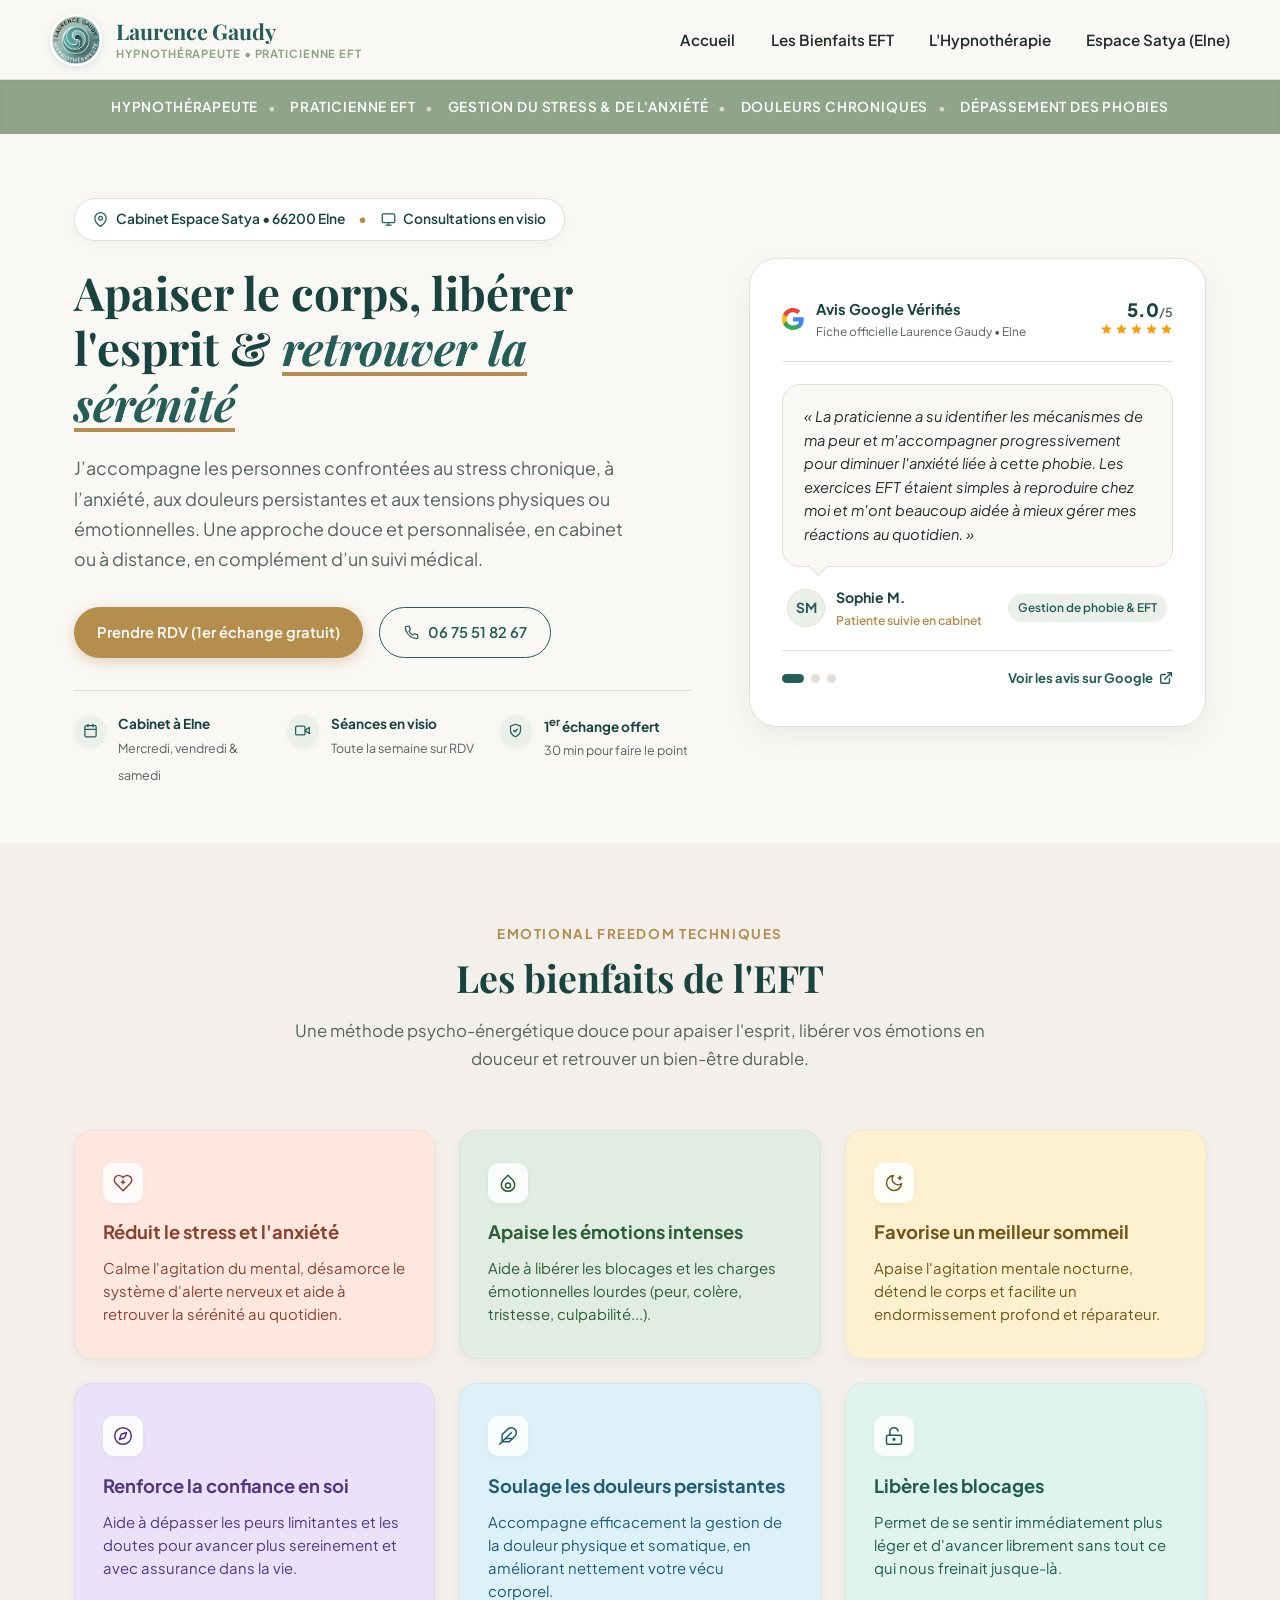
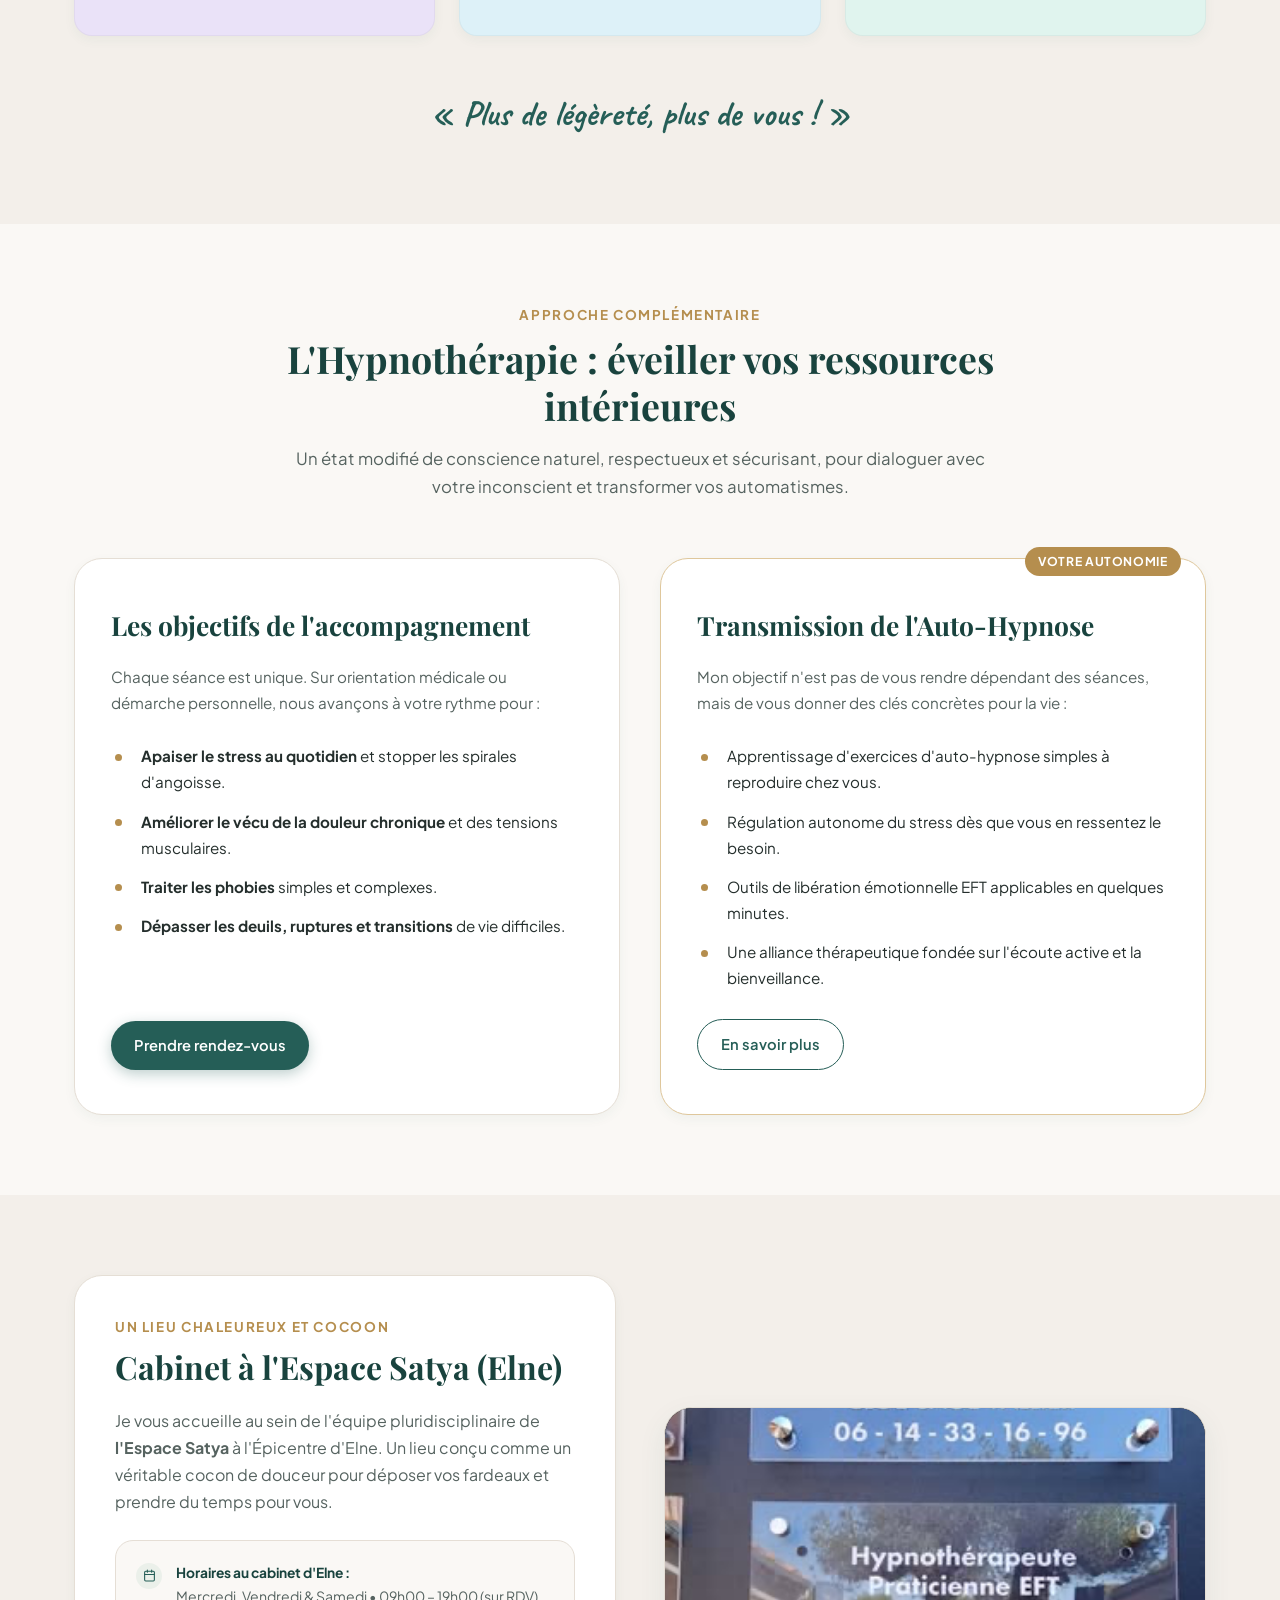
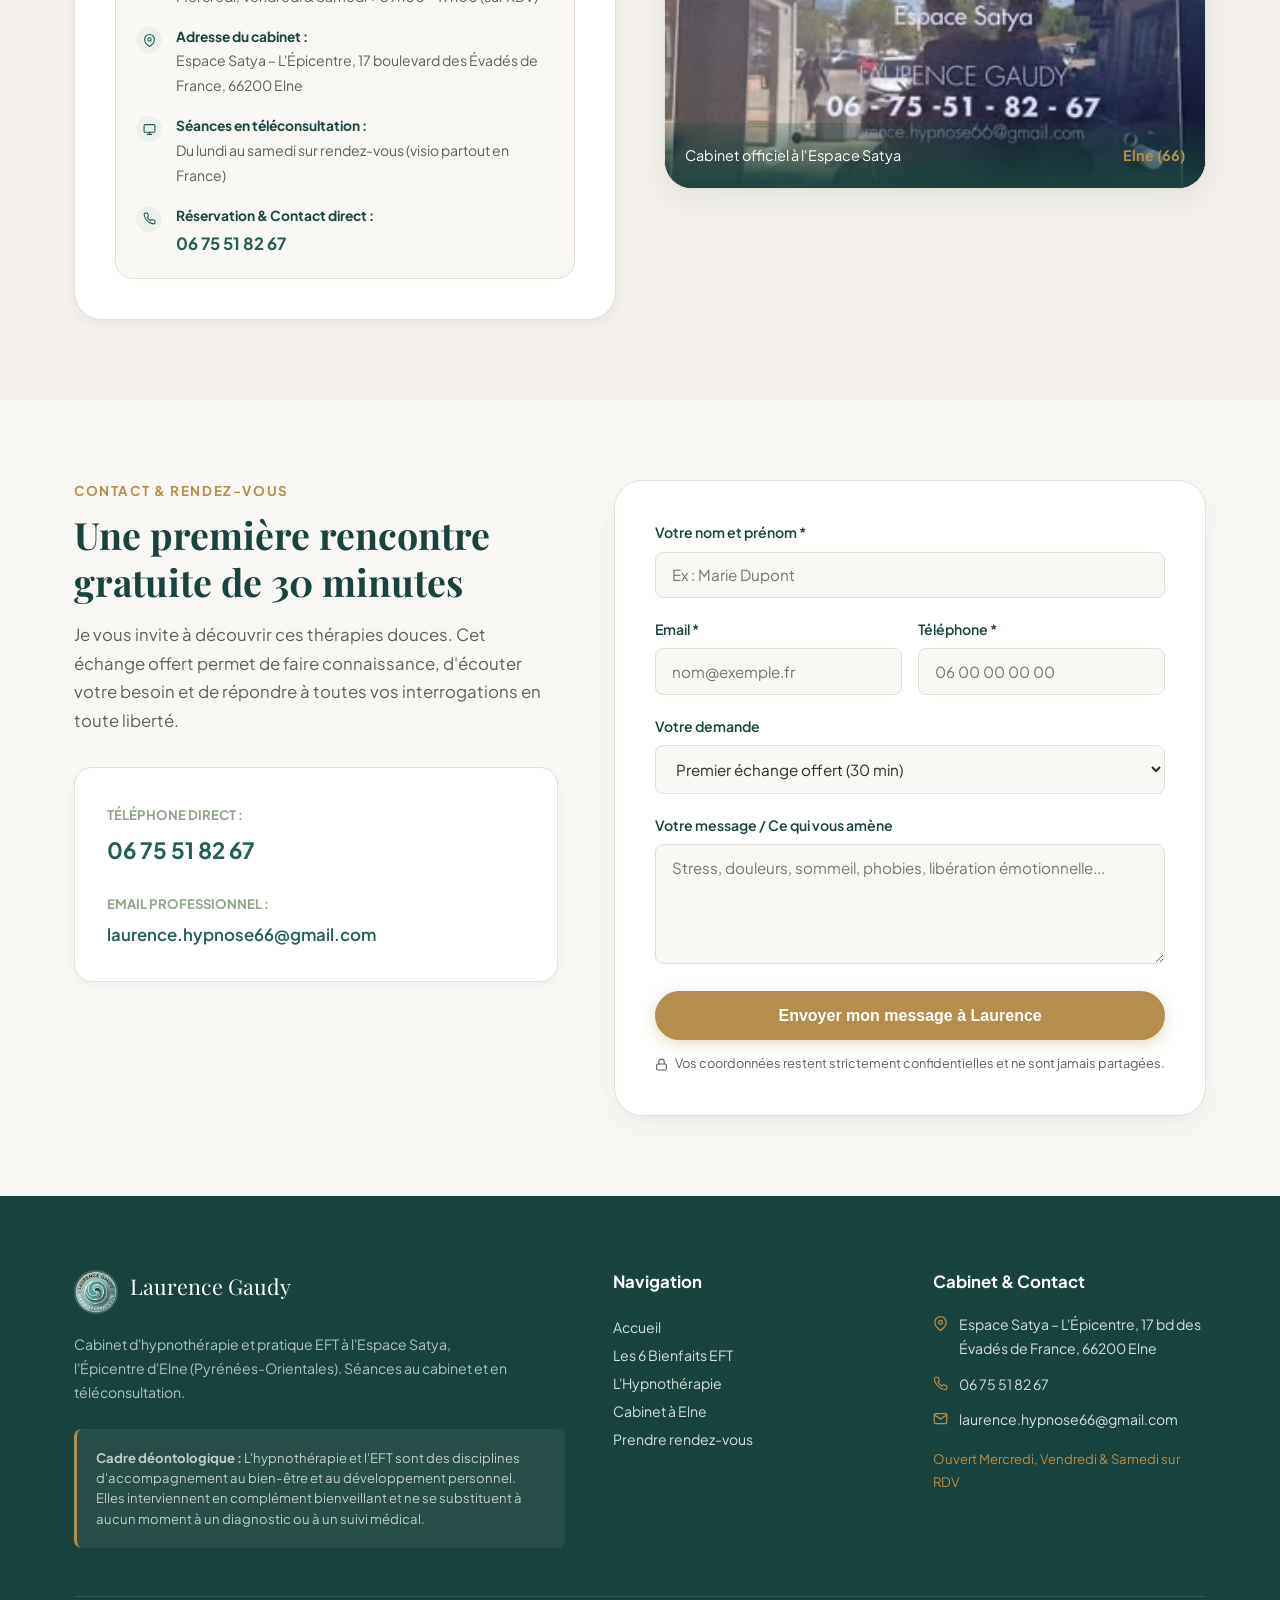
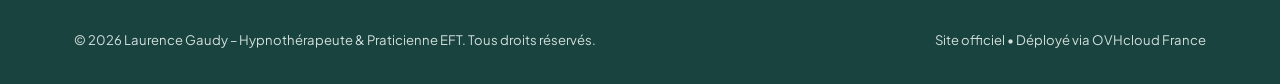
==== index.html @ 5d0de61b "Add files via upload" ====
<!DOCTYPE html>
<html lang="fr">
<head>
  <meta charset="UTF-8">
  <meta name="viewport" content="width=device-width, initial-scale=1.0">
  
  <!-- SEO & Titre officiel -->
  <title>Laurence Gaudy | Hypnothérapeute & Praticienne EFT à Elne (66)</title>
  <meta name="description" content="Cabinet d'hypnothérapie et EFT à l'Espace Satya d'Elne (Pyrénées-Orientales) et téléconsultation. Accompagnement bienveillant : stress chronique, douleurs persistantes, anxiété, phobies. Premier échange offert (30 min).">
  <meta name="keywords" content="Laurence Gaudy, hypnothérapeute Elne, hypnose Elne 66, praticienne EFT Pyrénées-Orientales, gestion du stress Elne, gestion douleurs chroniques, Espace Satya Elne">
  <meta name="author" content="Laurence Gaudy">
  <meta name="robots" content="index, follow">

  <!-- OpenGraph Réseaux Sociaux -->
  <meta property="og:type" content="website">
  <meta property="og:locale" content="fr_FR">
  <meta property="og:title" content="Laurence Gaudy – Hypnothérapeute & Praticienne EFT">
  <meta property="og:description" content="Accompagnement personnalisé face au stress chronique, aux douleurs persistantes et aux tensions. Cabinet à Elne et en visio.">
  <meta property="og:image" content="images/logo.png">

  <link rel="icon" type="image/png" href="images/logo.png">

  <!-- Polices : Playfair Display (Serif élégant), Plus Jakarta Sans (Corps), Caveat (Écriture manuscrite authentique) -->
  <link rel="preconnect" href="https://fonts.googleapis.com">
  <link rel="preconnect" href="https://fonts.gstatic.com" crossorigin>
  <link href="https://fonts.googleapis.com/css2?family=Caveat:wght@600;700&family=Playfair+Display:ital,wght@0,600;0,700;1,400&family=Plus+Jakarta+Sans:wght@400;500;600;700&display=swap" rel="stylesheet">

  <link rel="stylesheet" href="css/style.css?v=2.6">

  <!-- Données structurées SEO Local (Schema.org) -->
  <script type="application/ld+json">
  {
    "@context": "https://schema.org",
    "@type": "HealthAndBeautyBusiness",
    "name": "Laurence Gaudy – Hypnothérapeute & Praticienne EFT",
    "image": "images/logo.png",
    "description": "Cabinet d'hypnose et EFT pour la gestion du stress, des douleurs chroniques, de l'anxiété et des phobies.",
    "telephone": "+33675518267",
    "email": "laurence.hypnose66@gmail.com",
    "address": {
      "@type": "PostalAddress",
      "streetAddress": "Espace Satya – L'Épicentre",
      "addressLocality": "Elne",
      "postalCode": "66200",
      "addressCountry": "FR"
    },
    "openingHoursSpecification": [
      {
        "@type": "OpeningHoursSpecification",
        "dayOfWeek": ["Wednesday", "Friday", "Saturday"],
        "opens": "09:00",
        "closes": "19:00"
      }
    ],
    "priceRange": "€€"
  }
  </script>
</head>
<body>

  <!-- ========================================================================
       Barre de navigation
       ======================================================================== -->
  <header class="header">
    <div class="container nav-wrap">
      <a href="#" class="brand-identity" aria-label="Retour à l'accueil">
        <img src="images/logo.png" alt="Logo Laurence Gaudy Hypnothérapeute" class="brand-logo-img" width="52" height="52">
        <div class="brand-text">
          <span class="brand-title">Laurence Gaudy</span>
          <span class="brand-sub">HYPNOTHÉRAPEUTE • PRATICIENNE EFT</span>
        </div>
      </a>

      <button class="nav-toggle" aria-label="Ouvrir le menu" aria-expanded="false">
        <svg width="24" height="24" viewBox="0 0 24 24" fill="none" stroke="currentColor" stroke-width="2.2" stroke-linecap="round" stroke-linejoin="round" aria-hidden="true" style="width: 24px; height: 24px;"><line x1="3" y1="6" x2="21" y2="6"></line><line x1="3" y1="12" x2="21" y2="12"></line><line x1="3" y1="18" x2="21" y2="18"></line></svg>
      </button>

      <ul class="nav-menu">
        <li><a href="#accueil" class="nav-link">Accueil</a></li>
        <li><a href="#bienfaits-eft" class="nav-link">Les Bienfaits EFT</a></li>
        <li><a href="#hypnotherapie" class="nav-link">L'Hypnothérapie</a></li>
        <li><a href="#cabinet" class="nav-link">Espace Satya (Elne)</a></li>
      </ul>
    </div>
  </header>

  <!-- ========================================================================
       Bandeau Officiel (Reprise de la bannière Facebook)
       ======================================================================== -->
  <div class="fb-style-banner">
    <div class="container fb-banner-content">
      <span>Hypnothérapeute</span>
      <span>Praticienne EFT</span>
      <span>Gestion du stress & de l'anxiété</span>
      <span>Douleurs chroniques</span>
      <span>Dépassement des phobies</span>
    </div>
  </div>

  <!-- ========================================================================
       Hero Section
       ======================================================================== -->
  <section id="accueil" class="hero">
    <div class="container hero-grid">
      <div>
        <div class="hero-location-bar">
          <span class="location-item">
            <svg class="icon-svg" viewBox="0 0 24 24" fill="none" stroke="currentColor" stroke-width="2" stroke-linecap="round" stroke-linejoin="round" aria-hidden="true"><path d="M21 10c0 7-9 13-9 13s-9-6-9-13a9 9 0 0 1 18 0z"></path><circle cx="12" cy="10" r="3"></circle></svg>
            <span>Cabinet Espace Satya • 66200 Elne</span>
          </span>
          <span class="location-sep">•</span>
          <span class="location-item">
            <svg class="icon-svg" viewBox="0 0 24 24" fill="none" stroke="currentColor" stroke-width="2" stroke-linecap="round" stroke-linejoin="round" aria-hidden="true"><rect x="2" y="3" width="20" height="14" rx="2" ry="2"></rect><line x1="8" y1="21" x2="16" y2="21"></line><line x1="12" y1="17" x2="12" y2="21"></line></svg>
            <span>Consultations en visio</span>
          </span>
        </div>
        <h2>
          Apaiser le corps, libérer l'esprit & <span>retrouver la sérénité</span>
        </h2>
        <p class="hero-lead">
          J’accompagne les personnes confrontées au stress chronique, à l’anxiété, aux douleurs persistantes et aux tensions physiques ou émotionnelles. Une approche douce et personnalisée, en cabinet ou à distance, en complément d’un suivi médical.
        </p>

        <div class="hero-cta-group">
          <a href="#contact" class="btn btn-gold">Prendre RDV (1er échange gratuit)</a>
          <a href="tel:0675518267" class="btn btn-outline-teal">
            <svg class="icon-svg" viewBox="0 0 24 24" fill="none" stroke="currentColor" stroke-width="2" stroke-linecap="round" stroke-linejoin="round" aria-hidden="true"><path d="M22 16.92v3a2 2 0 0 1-2.18 2 19.79 19.79 0 0 1-8.63-3.07 19.5 19.5 0 0 1-6-6 19.79 19.79 0 0 1-3.07-8.67A2 2 0 0 1 4.11 2h3a2 2 0 0 1 2 1.72 12.84 12.84 0 0 0 .7 2.81 2 2 0 0 1-.45 2.11L8.09 9.91a16 16 0 0 0 6 6l1.27-1.27a2 2 0 0 1 2.11-.45 12.84 12.84 0 0 0 2.81.7A2 2 0 0 1 22 16.92z"></path></svg>
            <span>06 75 51 82 67</span>
          </a>
        </div>

        <div class="hero-reassurance-grid">
          <div class="reassurance-item">
            <div class="reassurance-icon">
              <svg class="icon-svg" viewBox="0 0 24 24" fill="none" stroke="currentColor" stroke-width="2" stroke-linecap="round" stroke-linejoin="round" aria-hidden="true"><rect x="3" y="4" width="18" height="18" rx="2" ry="2"></rect><line x1="16" y1="2" x2="16" y2="6"></line><line x1="8" y1="2" x2="8" y2="6"></line><line x1="3" y1="10" x2="21" y2="10"></line></svg>
            </div>
            <div class="reassurance-text">
              <strong>Cabinet à Elne</strong>
              <span>Mercredi, vendredi & samedi</span>
            </div>
          </div>
          <div class="reassurance-item">
            <div class="reassurance-icon">
              <svg class="icon-svg" viewBox="0 0 24 24" fill="none" stroke="currentColor" stroke-width="2" stroke-linecap="round" stroke-linejoin="round" aria-hidden="true"><path d="M23 7l-7 5 7 5V7z"></path><rect x="1" y="5" width="15" height="14" rx="2" ry="2"></rect></svg>
            </div>
            <div class="reassurance-text">
              <strong>Séances en visio</strong>
              <span>Toute la semaine sur RDV</span>
            </div>
          </div>
          <div class="reassurance-item">
            <div class="reassurance-icon">
              <svg class="icon-svg" viewBox="0 0 24 24" fill="none" stroke="currentColor" stroke-width="2" stroke-linecap="round" stroke-linejoin="round" aria-hidden="true"><path d="M12 22s8-4 8-10V5l-8-3-8 3v7c0 6 8 10 8 10z"></path><path d="m9 12 2 2 4-4"></path></svg>
            </div>
            <div class="reassurance-text">
              <strong>1<sup>er</sup> échange offert</strong>
              <span>30 min pour faire le point</span>
            </div>
          </div>
        </div>
      </div>

      <!-- Carte Avis Clients Google Vérifiés (Fiche officielle Laurence Gaudy) -->
      <div class="hero-reviews-card">
        <div class="reviews-header-badge">
          <div class="google-brand">
            <svg class="google-logo-svg" viewBox="0 0 24 24" aria-hidden="true">
              <path fill="#4285F4" d="M23.745 12.27c0-.7-.06-1.4-.19-2.07H12v4.51h6.6c-.29 1.52-1.14 2.82-2.4 3.68v3.05h3.88c2.27-2.09 3.665-5.17 3.665-9.17z"/>
              <path fill="#34A853" d="M12 24c3.24 0 5.95-1.08 7.93-2.91l-3.88-3.05c-1.08.72-2.45 1.16-4.05 1.16-3.12 0-5.77-2.1-6.72-4.93H1.25v3.15C3.26 21.36 7.33 24 12 24z"/>
              <path fill="#FBBC05" d="M5.28 14.27c-.25-.72-.38-1.49-.38-2.27s.13-1.55.38-2.27V6.58H1.25C.45 8.18 0 10.04 0 12s.45 3.82 1.25 5.42l4.03-3.15z"/>
              <path fill="#EA4335" d="M12 4.75c1.77 0 3.35.61 4.6 1.8l3.42-3.42C17.95 1.19 15.24 0 12 0 7.33 0 3.26 2.64 1.25 6.58l4.03 3.15c.95-2.83 3.6-4.98 6.72-4.98z"/>
            </svg>
            <div>
              <span class="google-brand-title">Avis Google Vérifiés</span>
              <span class="google-brand-sub">Fiche officielle Laurence Gaudy • Elne</span>
            </div>
          </div>
          <div class="google-score-box">
            <div class="google-score-num">5.0<span>/5</span></div>
            <div class="stars-row" aria-label="Note maximale : 5 sur 5 étoiles">
              <svg class="star-svg" viewBox="0 0 20 20" fill="currentColor"><path d="M9.049 2.927c.3-.921 1.603-.921 1.902 0l1.07 3.292a1 1 0 00.95.69h3.462c.969 0 1.371 1.24.588 1.81l-2.8 2.034a1 1 0 00-.364 1.118l1.07 3.292c.3.921-.755 1.688-1.54 1.118l-2.8-2.034a1 1 0 00-1.175 0l-2.8 2.034c-.784.57-1.838-.197-1.539-1.118l1.07-3.292a1 1 0 00-.364-1.118L2.98 8.72c-.783-.57-.38-1.81.588-1.81h3.461a1 1 0 00.951-.69l1.07-3.292z"/></svg>
              <svg class="star-svg" viewBox="0 0 20 20" fill="currentColor"><path d="M9.049 2.927c.3-.921 1.603-.921 1.902 0l1.07 3.292a1 1 0 00.95.69h3.462c.969 0 1.371 1.24.588 1.81l-2.8 2.034a1 1 0 00-.364 1.118l1.07 3.292c.3.921-.755 1.688-1.54 1.118l-2.8-2.034a1 1 0 00-1.175 0l-2.8 2.034c-.784.57-1.838-.197-1.539-1.118l1.07-3.292a1 1 0 00-.364-1.118L2.98 8.72c-.783-.57-.38-1.81.588-1.81h3.461a1 1 0 00.951-.69l1.07-3.292z"/></svg>
              <svg class="star-svg" viewBox="0 0 20 20" fill="currentColor"><path d="M9.049 2.927c.3-.921 1.603-.921 1.902 0l1.07 3.292a1 1 0 00.95.69h3.462c.969 0 1.371 1.24.588 1.81l-2.8 2.034a1 1 0 00-.364 1.118l1.07 3.292c.3.921-.755 1.688-1.54 1.118l-2.8-2.034a1 1 0 00-1.175 0l-2.8 2.034c-.784.57-1.838-.197-1.539-1.118l1.07-3.292a1 1 0 00-.364-1.118L2.98 8.72c-.783-.57-.38-1.81.588-1.81h3.461a1 1 0 00.951-.69l1.07-3.292z"/></svg>
              <svg class="star-svg" viewBox="0 0 20 20" fill="currentColor"><path d="M9.049 2.927c.3-.921 1.603-.921 1.902 0l1.07 3.292a1 1 0 00.95.69h3.462c.969 0 1.371 1.24.588 1.81l-2.8 2.034a1 1 0 00-.364 1.118l1.07 3.292c.3.921-.755 1.688-1.54 1.118l-2.8-2.034a1 1 0 00-1.175 0l-2.8 2.034c-.784.57-1.838-.197-1.539-1.118l1.07-3.292a1 1 0 00-.364-1.118L2.98 8.72c-.783-.57-.38-1.81.588-1.81h3.461a1 1 0 00.951-.69l1.07-3.292z"/></svg>
              <svg class="star-svg" viewBox="0 0 20 20" fill="currentColor"><path d="M9.049 2.927c.3-.921 1.603-.921 1.902 0l1.07 3.292a1 1 0 00.95.69h3.462c.969 0 1.371 1.24.588 1.81l-2.8 2.034a1 1 0 00-.364 1.118l1.07 3.292c.3.921-.755 1.688-1.54 1.118l-2.8-2.034a1 1 0 00-1.175 0l-2.8 2.034c-.784.57-1.838-.197-1.539-1.118l1.07-3.292a1 1 0 00-.364-1.118L2.98 8.72c-.783-.57-.38-1.81.588-1.81h3.461a1 1 0 00.951-.69l1.07-3.292z"/></svg>
            </div>
          </div>
        </div>

        <div class="review-slider" id="reviewSlider">
          <!-- Témoignage 1 (Issu de la fiche Google / PagesJaunes) -->
          <div class="review-slide active" data-index="0">
            <div class="review-bubble">
              <p class="review-quote-text">
                « La praticienne a su identifier les mécanismes de ma peur et m'accompagner progressivement pour diminuer l'anxiété liée à cette phobie. Les exercices EFT étaient simples à reproduire chez moi et m'ont beaucoup aidée à mieux gérer mes réactions au quotidien. »
              </p>
            </div>
            <div class="review-author-row">
              <div class="review-author-info">
                <div class="review-author-avatar">SM</div>
                <div>
                  <div class="review-author-name">Sophie M.</div>
                  <span class="review-author-badge">Patiente suivie en cabinet</span>
                </div>
              </div>
              <span class="review-topic-tag">Gestion de phobie & EFT</span>
            </div>
          </div>

          <!-- Témoignage 2 (Issu de la fiche Google / PagesJaunes) -->
          <div class="review-slide" data-index="1">
            <div class="review-bubble">
              <p class="review-quote-text">
                « Un accompagnement d'une grande bienveillance et sans aucun jugement. Laurence a su me mettre immédiatement en confiance pour surmonter une phobie de l'eau très ancienne. Dès la première séance, j'ai ressenti un vrai apaisement et une sérénité retrouvée. »
              </p>
            </div>
            <div class="review-author-row">
              <div class="review-author-info">
                <div class="review-author-avatar">MD</div>
                <div>
                  <div class="review-author-name">Marc D.</div>
                  <span class="review-author-badge">Séances au cabinet d'Elne</span>
                </div>
              </div>
              <span class="review-topic-tag">Phobie de l'eau & Hypnose</span>
            </div>
          </div>

          <!-- Témoignage 3 (Issu de la fiche Google / PagesJaunes) -->
          <div class="review-slide" data-index="2">
            <div class="review-bubble">
              <p class="review-quote-text">
                « Très professionnelle et d'une écoute remarquable. L'alliance de l'hypnose et de l'EFT m'a permis de désamorcer un stress profond et de retrouver un sommeil paisible. Les outils concrets transmis sont devenus de vrais réflexes au quotidien. »
              </p>
            </div>
            <div class="review-author-row">
              <div class="review-author-info">
                <div class="review-author-avatar">CB</div>
                <div>
                  <div class="review-author-name">Céline B.</div>
                  <span class="review-author-badge">Cabinet & Téléconsultation</span>
                </div>
              </div>
              <span class="review-topic-tag">Stress chronique & Sommeil</span>
            </div>
          </div>
        </div>

        <div class="reviews-nav-footer">
          <div class="review-dots" id="reviewDots" aria-label="Contrôles du carrousel d'avis">
            <button class="review-dot active" data-slide="0" aria-label="Consulter l'avis 1 sur 3"></button>
            <button class="review-dot" data-slide="1" aria-label="Consulter l'avis 2 sur 3"></button>
            <button class="review-dot" data-slide="2" aria-label="Consulter l'avis 3 sur 3"></button>
          </div>
          <a href="https://www.google.com/search?q=Laurence+Gaudy+Elne+avis" target="_blank" rel="noopener noreferrer" class="google-cta-link" title="Consulter la fiche Google officielle">
            <span>Voir les avis sur Google</span>
            <svg width="14" height="14" viewBox="0 0 24 24" fill="none" stroke="currentColor" stroke-width="2.5" stroke-linecap="round" stroke-linejoin="round" aria-hidden="true"><path d="M18 13v6a2 2 0 0 1-2 2H5a2 2 0 0 1-2-2V8a2 2 0 0 1 2-2h6"></path><polyline points="15 3 21 3 21 9"></polyline><line x1="10" y1="14" x2="21" y2="3"></line></svg>
          </a>
        </div>
      </div>
    </div>
  </section>

  <!-- ========================================================================
       Section : Les 6 Bienfaits de l'EFT (Fidèle à l'infographie officielle)
       ======================================================================== -->
  <section id="bienfaits-eft" class="section section-bg-soft">
    <div class="container">
      <div class="section-header">
        <div class="section-kicker">Emotional Freedom Techniques</div>
        <h2 class="section-title-large">Les bienfaits de l'EFT</h2>
        <p class="section-subtitle">
          Une méthode psycho-énergétique douce pour apaiser l'esprit, libérer vos émotions en douceur et retrouver un bien-être durable.
        </p>
      </div>

      <div class="eft-grid">
        <!-- Bulle 1 : Stress & Anxiété (Pêche poudré) -->
        <div class="eft-card card-stress">
          <div class="eft-icon-wrapper">
            <svg class="eft-icon-svg" viewBox="0 0 24 24" aria-hidden="true">
              <path d="M20.84 4.61a5.5 5.5 0 0 0-7.78 0L12 5.67l-1.06-1.06a5.5 5.5 0 0 0-7.78 7.78l1.06 1.06L12 21.23l7.78-7.78 1.06-1.06a5.5 5.5 0 0 0 0-7.78z"></path>
              <path d="M12 9v4"></path>
              <path d="M10 11h4"></path>
            </svg>
          </div>
          <h3>Réduit le stress et l'anxiété</h3>
          <p>Calme l'agitation du mental, désamorce le système d'alerte nerveux et aide à retrouver la sérénité au quotidien.</p>
        </div>

        <!-- Bulle 2 : Émotions intenses (Vert amande) -->
        <div class="eft-card card-emotion">
          <div class="eft-icon-wrapper">
            <svg class="eft-icon-svg" viewBox="0 0 24 24" aria-hidden="true">
              <path d="M12 2.69l5.66 5.66a8 8 0 1 1-11.31 0z"></path>
              <path d="M12 12a3 3 0 0 0 0 6 3 3 0 0 0 0-6z"></path>
            </svg>
          </div>
          <h3>Apaise les émotions intenses</h3>
          <p>Aide à libérer les blocages et les charges émotionnelles lourdes (peur, colère, tristesse, culpabilité...).</p>
        </div>

        <!-- Bulle 3 : Sommeil (Jaune soleil) -->
        <div class="eft-card card-sleep">
          <div class="eft-icon-wrapper">
            <svg class="eft-icon-svg" viewBox="0 0 24 24" aria-hidden="true">
              <path d="M21 12.79A9 9 0 1 1 11.21 3 7 7 0 0 0 21 12.79z"></path>
              <path d="M19 4v4"></path>
              <path d="M21 6h-4"></path>
            </svg>
          </div>
          <h3>Favorise un meilleur sommeil</h3>
          <p>Apaise l'agitation mentale nocturne, détend le corps et facilite un endormissement profond et réparateur.</p>
        </div>

        <!-- Bulle 4 : Confiance en soi (Lilas / Lavande) -->
        <div class="eft-card card-confidence">
          <div class="eft-icon-wrapper">
            <svg class="eft-icon-svg" viewBox="0 0 24 24" aria-hidden="true">
              <circle cx="12" cy="12" r="10"></circle>
              <polygon points="16.24 7.76 14.12 14.12 7.76 16.24 9.88 9.88 16.24 7.76"></polygon>
            </svg>
          </div>
          <h3>Renforce la confiance en soi</h3>
          <p>Aide à dépasser les peurs limitantes et les doutes pour avancer plus sereinement et avec assurance dans la vie.</p>
        </div>

        <!-- Bulle 5 : Soulage les douleurs (Bleu ciel) -->
        <div class="eft-card card-pain">
          <div class="eft-icon-wrapper">
            <svg class="eft-icon-svg" viewBox="0 0 24 24" aria-hidden="true">
              <path d="M20.24 12.24a6 6 0 0 0-8.49-8.49L5 10.5V19h8.5z"></path>
              <line x1="16" y1="8" x2="2" y2="22"></line>
              <line x1="17.5" y1="15" x2="9" y2="15"></line>
            </svg>
          </div>
          <h3>Soulage les douleurs persistantes</h3>
          <p>Accompagne efficacement la gestion de la douleur physique et somatique, en améliorant nettement votre vécu corporel.</p>
        </div>

        <!-- Bulle 6 : Libère les blocages (Vert menthe d'eau) -->
        <div class="eft-card card-freedom">
          <div class="eft-icon-wrapper">
            <svg class="eft-icon-svg" viewBox="0 0 24 24" aria-hidden="true">
              <rect x="3" y="11" width="18" height="11" rx="2" ry="2"></rect>
              <path d="M7 11V7a5 5 0 0 1 9.9-1"></path>
              <circle cx="12" cy="16" r="1"></circle>
            </svg>
          </div>
          <h3>Libère les blocages</h3>
          <p>Permet de se sentir immédiatement plus léger et d'avancer librement sans tout ce qui nous freinait jusque-là.</p>
        </div>
      </div>

      <div class="eft-footer-quote">
        <span class="eft-footer-text">« Plus de légèreté, plus de vous ! »</span>
      </div>
    </div>
  </section>

  <!-- ========================================================================
       Section : Hypnothérapie & Démarche
       ======================================================================== -->
  <section id="hypnotherapie" class="section">
    <div class="container">
      <div class="section-header">
        <div class="section-kicker">Approche Complémentaire</div>
        <h2 class="section-title-large">L'Hypnothérapie : éveiller vos ressources intérieures</h2>
        <p class="section-subtitle">
          Un état modifié de conscience naturel, respectueux et sécurisant, pour dialoguer avec votre inconscient et transformer vos automatismes.
        </p>
      </div>

      <div class="methods-split">
        <div class="method-card-box">
          <div>
            <h3>Les objectifs de l'accompagnement</h3>
            <p style="color: var(--text-muted); font-size: 0.95rem;">
              Chaque séance est unique. Sur orientation médicale ou démarche personnelle, nous avançons à votre rythme pour :
            </p>
            <ul class="method-bullet-list">
              <li><strong>Apaiser le stress au quotidien</strong> et stopper les spirales d'angoisse.</li>
              <li><strong>Améliorer le vécu de la douleur chronique</strong> et des tensions musculaires.</li>
              <li><strong>Traiter les phobies</strong> simples et complexes.</li>
              <li><strong>Dépasser les deuils, ruptures et transitions</strong> de vie difficiles.</li>
            </ul>
          </div>
          <a href="#contact" class="btn btn-teal" style="align-self: flex-start;">Prendre rendez-vous</a>
        </div>

        <div class="method-card-box highlight">
          <span class="badge-featured">Votre autonomie</span>
          <div>
            <h3>Transmission de l'Auto-Hypnose</h3>
            <p style="color: var(--text-muted); font-size: 0.95rem;">
              Mon objectif n'est pas de vous rendre dépendant des séances, mais de vous donner des clés concrètes pour la vie :
            </p>
            <ul class="method-bullet-list">
              <li>Apprentissage d'exercices d'auto-hypnose simples à reproduire chez vous.</li>
              <li>Régulation autonome du stress dès que vous en ressentez le besoin.</li>
              <li>Outils de libération émotionnelle EFT applicables en quelques minutes.</li>
              <li>Une alliance thérapeutique fondée sur l'écoute active et la bienveillance.</li>
            </ul>
          </div>
          <a href="#contact" class="btn btn-outline-teal" style="align-self: flex-start;">En savoir plus</a>
        </div>
      </div>
    </div>
  </section>

  <!-- ========================================================================
       Section : Le Cabinet à l'Épicentre d'Elne
       ======================================================================== -->
  <section id="cabinet" class="section section-bg-soft">
    <div class="container cabinet-section-grid">
      <div class="cabinet-text">
        <div class="section-kicker">Un lieu chaleureux et cocoon</div>
        <h2 class="section-title-large" style="font-size: 2rem; margin-bottom: 1.25rem;">
          Cabinet à l'Espace Satya (Elne)
        </h2>
        <p style="color: var(--text-muted); margin-bottom: 1.25rem;">
          Je vous accueille au sein de l'équipe pluridisciplinaire de <strong>l'Espace Satya</strong> à l'Épicentre d'Elne. Un lieu conçu comme un véritable cocon de douceur pour déposer vos fardeaux et prendre du temps pour vous.
        </p>

        <div class="cabinet-details-box">
          <div class="cabinet-detail-row">
            <div class="detail-icon-circle">
              <svg class="icon-svg" viewBox="0 0 24 24" fill="none" stroke="currentColor" stroke-width="2" stroke-linecap="round" stroke-linejoin="round" aria-hidden="true"><rect x="3" y="4" width="18" height="18" rx="2" ry="2"></rect><line x1="16" y1="2" x2="16" y2="6"></line><line x1="8" y1="2" x2="8" y2="6"></line><line x1="3" y1="10" x2="21" y2="10"></line></svg>
            </div>
            <div>
              <strong>Horaires au cabinet d'Elne :</strong>
              <span>Mercredi, Vendredi & Samedi • 09h00 – 19h00 (sur RDV)</span>
            </div>
          </div>

          <div class="cabinet-detail-row">
            <div class="detail-icon-circle">
              <svg class="icon-svg" viewBox="0 0 24 24" fill="none" stroke="currentColor" stroke-width="2" stroke-linecap="round" stroke-linejoin="round" aria-hidden="true"><path d="M21 10c0 7-9 13-9 13s-9-6-9-13a9 9 0 0 1 18 0z"></path><circle cx="12" cy="10" r="3"></circle></svg>
            </div>
            <div>
              <strong>Adresse du cabinet :</strong>
              <span>Espace Satya – L'Épicentre, 17 boulevard des Évadés de France, 66200 Elne</span>
            </div>
          </div>

          <div class="cabinet-detail-row">
            <div class="detail-icon-circle">
              <svg class="icon-svg" viewBox="0 0 24 24" fill="none" stroke="currentColor" stroke-width="2" stroke-linecap="round" stroke-linejoin="round" aria-hidden="true"><rect x="2" y="3" width="20" height="14" rx="2" ry="2"></rect><line x1="8" y1="21" x2="16" y2="21"></line><line x1="12" y1="17" x2="12" y2="21"></line></svg>
            </div>
            <div>
              <strong>Séances en téléconsultation :</strong>
              <span>Du lundi au samedi sur rendez-vous (visio partout en France)</span>
            </div>
          </div>

          <div class="cabinet-detail-row">
            <div class="detail-icon-circle">
              <svg class="icon-svg" viewBox="0 0 24 24" fill="none" stroke="currentColor" stroke-width="2" stroke-linecap="round" stroke-linejoin="round" aria-hidden="true"><path d="M22 16.92v3a2 2 0 0 1-2.18 2 19.79 19.79 0 0 1-8.63-3.07 19.5 19.5 0 0 1-6-6 19.79 19.79 0 0 1-3.07-8.67A2 2 0 0 1 4.11 2h3a2 2 0 0 1 2 1.72 12.84 12.84 0 0 0 .7 2.81 2 2 0 0 1-.45 2.11L8.09 9.91a16 16 0 0 0 6 6l1.27-1.27a2 2 0 0 1 2.11-.45 12.84 12.84 0 0 0 2.81.7A2 2 0 0 1 22 16.92z"></path></svg>
            </div>
            <div>
              <strong>Réservation & Contact direct :</strong>
              <a href="tel:0675518267" class="cabinet-phone-link">06 75 51 82 67</a>
            </div>
          </div>
        </div>
      </div>

      <div class="cabinet-plaque-card">
        <img src="images/plaque-cabinet.png" alt="Plaque officielle du cabinet Laurence Gaudy à l'Espace Satya d'Elne" class="cabinet-plaque-img">
        <div class="cabinet-plaque-caption">
          <span>Cabinet officiel à l'Espace Satya</span>
          <span style="color: var(--brand-gold); font-weight: 700;">Elne (66)</span>
        </div>
      </div>
    </div>
  </section>

  <!-- ========================================================================
       Section : Contact & Échange Découverte 30 min
       ======================================================================== -->
  <section id="contact" class="section">
    <div class="container contact-layout">
      <div>
        <div class="section-kicker">Contact & Rendez-vous</div>
        <h2 class="section-title-large">Une première rencontre gratuite de 30 minutes</h2>
        <p class="section-subtitle" style="margin-bottom: 2rem;">
          Je vous invite à découvrir ces thérapies douces. Cet échange offert permet de faire connaissance, d'écouter votre besoin et de répondre à toutes vos interrogations en toute liberté.
        </p>

        <div style="background: var(--bg-card); padding: 2rem; border-radius: var(--radius-md); border: 1px solid var(--border-soft); box-shadow: var(--shadow-sm); margin-bottom: 2rem;">
          <div style="margin-bottom: 1.25rem;">
            <span style="font-size: 0.82rem; font-weight: 700; color: var(--brand-sage); text-transform: uppercase;">Téléphone direct :</span>
            <div style="margin-top: 0.25rem;">
              <a href="tel:0675518267" style="font-size: 1.4rem; font-weight: 700; color: var(--brand-teal);">06 75 51 82 67</a>
            </div>
          </div>

          <div>
            <span style="font-size: 0.82rem; font-weight: 700; color: var(--brand-sage); text-transform: uppercase;">Email professionnel :</span>
            <div style="margin-top: 0.25rem;">
              <a href="mailto:laurence.hypnose66@gmail.com" style="font-size: 1.05rem; font-weight: 600; color: var(--brand-teal);">laurence.hypnose66@gmail.com</a>
            </div>
          </div>
        </div>
      </div>

      <div class="contact-card">
        <form id="contactForm">
          <div class="hidden-trap">
            <label for="website_trap">Ne pas remplir :</label>
            <input type="text" id="website_trap" name="website_trap">
          </div>

          <div class="form-group">
            <label for="name" class="form-label">Votre nom et prénom *</label>
            <input type="text" id="name" class="form-input" required placeholder="Ex : Marie Dupont">
          </div>

          <div class="form-group" style="display: grid; grid-template-columns: 1fr 1fr; gap: 1rem;">
            <div>
              <label for="email" class="form-label">Email *</label>
              <input type="email" id="email" class="form-input" required placeholder="nom@exemple.fr">
            </div>
            <div>
              <label for="phone" class="form-label">Téléphone *</label>
              <input type="tel" id="phone" class="form-input" required placeholder="06 00 00 00 00">
            </div>
          </div>

          <div class="form-group">
            <label for="consultType" class="form-label">Votre demande</label>
            <select id="consultType" class="form-input">
              <option value="Premier échange gratuit (30 min)">Premier échange offert (30 min)</option>
              <option value="Séance au cabinet à Elne">Séance au cabinet (Espace Satya, Elne)</option>
              <option value="Séance en téléconsultation (visio)">Séance en téléconsultation (Visio)</option>
              <option value="Demande d'information">Simple demande de renseignements</option>
            </select>
          </div>

          <div class="form-group">
            <label for="message" class="form-label">Votre message / Ce qui vous amène</label>
            <textarea id="message" class="form-input" placeholder="Stress, douleurs, sommeil, phobies, libération émotionnelle..."></textarea>
          </div>

          <div id="formFeedback" style="display: none; padding: 1rem; border-radius: var(--radius-sm); margin-bottom: 1.25rem; font-size: 0.9rem; background: var(--brand-sage-light); color: var(--brand-teal-dark);"></div>

          <button type="submit" class="btn btn-gold" style="width: 100%; font-size: 1rem; padding: 0.95rem;">
            Envoyer mon message à Laurence
          </button>
          <p class="privacy-note">
            <svg class="icon-svg icon-sm" viewBox="0 0 24 24" fill="none" stroke="currentColor" stroke-width="2" stroke-linecap="round" stroke-linejoin="round" aria-hidden="true"><rect x="3" y="11" width="18" height="11" rx="2" ry="2"></rect><path d="M7 11V7a5 5 0 0 1 10 0v4"></path></svg>
            <span>Vos coordonnées restent strictement confidentielles et ne sont jamais partagées.</span>
          </p>
        </form>
      </div>
    </div>
  </section>

  <!-- ========================================================================
       Pied de page
       ======================================================================== -->
  <footer class="footer">
    <div class="container">
      <div class="footer-columns">
        <div>
          <div style="display: flex; align-items: center; gap: 0.75rem; margin-bottom: 1rem;">
            <img src="images/logo.png" alt="Logo Laurence Gaudy" style="width: 44px; height: 44px; border-radius: 50%; border: 2px solid rgba(255,255,255,0.2);">
            <div class="footer-brand-title">Laurence Gaudy</div>
          </div>
          <p style="font-size: 0.88rem; color: #AEC2BD; max-width: 440px;">
            Cabinet d'hypnothérapie et pratique EFT à l'Espace Satya, l'Épicentre d'Elne (Pyrénées-Orientales). Séances au cabinet et en téléconsultation.
          </p>
          <div class="footer-notice">
            <strong>Cadre déontologique :</strong> L'hypnothérapie et l'EFT sont des disciplines d'accompagnement au bien-être et au développement personnel. Elles interviennent en complément bienveillant et ne se substituent à aucun moment à un diagnostic ou à un suivi médical.
          </div>
        </div>

        <div>
          <h4 style="color: #fff; font-size: 1.05rem; margin-bottom: 1rem;">Navigation</h4>
          <ul style="list-style: none; font-size: 0.88rem; line-height: 2;">
            <li><a href="#accueil">Accueil</a></li>
            <li><a href="#bienfaits-eft">Les 6 Bienfaits EFT</a></li>
            <li><a href="#hypnotherapie">L'Hypnothérapie</a></li>
            <li><a href="#cabinet">Cabinet à Elne</a></li>
            <li><a href="#contact">Prendre rendez-vous</a></li>
          </ul>
        </div>

        <div>
          <h4 style="color: #fff; font-size: 1.05rem; margin-bottom: 1rem;">Cabinet & Contact</h4>
          <p class="footer-contact-item">
            <svg class="icon-svg" viewBox="0 0 24 24" fill="none" stroke="currentColor" stroke-width="2" stroke-linecap="round" stroke-linejoin="round" aria-hidden="true"><path d="M21 10c0 7-9 13-9 13s-9-6-9-13a9 9 0 0 1 18 0z"></path><circle cx="12" cy="10" r="3"></circle></svg>
            <span>Espace Satya – L'Épicentre, 17 bd des Évadés de France, 66200 Elne</span>
          </p>
          <p class="footer-contact-item">
            <svg class="icon-svg" viewBox="0 0 24 24" fill="none" stroke="currentColor" stroke-width="2" stroke-linecap="round" stroke-linejoin="round" aria-hidden="true"><path d="M22 16.92v3a2 2 0 0 1-2.18 2 19.79 19.79 0 0 1-8.63-3.07 19.5 19.5 0 0 1-6-6 19.79 19.79 0 0 1-3.07-8.67A2 2 0 0 1 4.11 2h3a2 2 0 0 1 2 1.72 12.84 12.84 0 0 0 .7 2.81 2 2 0 0 1-.45 2.11L8.09 9.91a16 16 0 0 0 6 6l1.27-1.27a2 2 0 0 1 2.11-.45 12.84 12.84 0 0 0 2.81.7A2 2 0 0 1 22 16.92z"></path></svg>
            <a href="tel:0675518267">06 75 51 82 67</a>
          </p>
          <p class="footer-contact-item">
            <svg class="icon-svg" viewBox="0 0 24 24" fill="none" stroke="currentColor" stroke-width="2" stroke-linecap="round" stroke-linejoin="round" aria-hidden="true"><path d="M4 4h16c1.1 0 2 .9 2 2v12c0 1.1-.9 2-2 2H4c-1.1 0-2-.9-2-2V6c0-1.1.9-2 2-2z"></path><polyline points="22,6 12,13 2,6"></polyline></svg>
            <a href="mailto:laurence.hypnose66@gmail.com">laurence.hypnose66@gmail.com</a>
          </p>
          <p style="margin-top: 1rem; font-size: 0.82rem; color: var(--brand-gold);">Ouvert Mercredi, Vendredi & Samedi sur RDV</p>
        </div>
      </div>

      <div class="footer-bottom">
        <div>
          © 2026 Laurence Gaudy – Hypnothérapeute & Praticienne EFT. Tous droits réservés.
        </div>
        <div>
          Site officiel • Déployé via OVHcloud France
        </div>
      </div>
    </div>
  </footer>

  <script src="js/main.js?v=2.6"></script>
</body>
</html>
---- css/style.css ----
/* ==========================================================================
   Antigravity – Site Officiel Laurence Gaudy (Hypnothérapie & EFT)
   Charte graphique authentique issue du logo et des visuels Facebook
   - Bleu canard / Sarcelle (Spirale du logo) : #255E57
   - Vert Sauge / Lichen (Bannière officielle) : #8FA489
   - Doré / Laiton doux (Affiches Espace Satya) : #C5A265 / #B58E4E
   - Rose poudré / Lin chaud (Citations bien-être) : #F7EBE8 / #FAF8F5
   ========================================================================== */

:root {
  /* Couleurs de marque du logo et des supports officiels */
  --brand-teal: #255E57;          /* Bleu canard profond de la spirale */
  --brand-teal-dark: #19433E;     /* Teinte sombre pour textes et contrastes */
  --brand-sage: #8FA489;          /* Vert sauge officiel de la bannière */
  --brand-sage-light: #EBF0EA;    /* Fond sauge très pâle */
  --brand-gold: #B58E4E;          /* Doré chic pour CTA et liserés */
  --brand-gold-hover: #9E793A;
  --brand-blush: #F7EBE8;         /* Rose poudré cocooning */
  --brand-blush-border: #ECD3CC;
  
  /* Pastels des 6 bulles de présentation EFT */
  --pill-stress: #FDE7DE;
  --pill-stress-text: #8A432F;
  --pill-pain: #DDF1F8;
  --pill-pain-text: #1E5C72;
  --pill-emotion: #E1EDE3;
  --pill-emotion-text: #2B5E36;
  --pill-sleep: #FDF1D0;
  --pill-sleep-text: #705517;
  --pill-confidence: #EAE2F8;
  --pill-confidence-text: #533682;
  --pill-freedom: #E0F4EE;
  --pill-freedom-text: #1F5C4E;

  /* Structure et arrière-plans */
  --bg-main: #FAF8F5;             /* Ivoire lin chaleureux */
  --bg-card: #FFFFFF;
  --bg-secondary: #F3EFEA;
  --text-main: #242E2C;
  --text-muted: #566360;
  --border-soft: #E5DED5;
  --border-gold: #DFC79C;

  /* Typographies */
  --font-serif: 'Playfair Display', Georgia, serif;
  --font-sans: 'Plus Jakarta Sans', system-ui, -apple-system, sans-serif;
  --font-hand: 'Caveat', cursive;  /* Pour les citations manuscrites */

  --shadow-sm: 0 4px 12px rgba(37, 94, 87, 0.05);
  --shadow-md: 0 10px 28px rgba(37, 94, 87, 0.08);
  --shadow-hover: 0 16px 36px rgba(37, 94, 87, 0.12);
  --radius-sm: 8px;
  --radius-md: 18px;
  --radius-lg: 28px;
  --radius-full: 9999px;
  --transition: all 0.3s cubic-bezier(0.25, 0.8, 0.25, 1);
}

* {
  margin: 0;
  padding: 0;
  box-sizing: border-box;
}

html {
  scroll-behavior: smooth;
  font-size: 16px;
  overflow-x: hidden;
}

body {
  font-family: var(--font-sans);
  background-color: var(--bg-main);
  color: var(--text-main);
  line-height: 1.7;
  -webkit-font-smoothing: antialiased;
  overflow-x: hidden;
}

img {
  max-width: 100%;
  height: auto;
  display: block;
}

a {
  color: inherit;
  text-decoration: none;
  transition: var(--transition);
}

.container {
  max-width: 1180px;
  margin: 0 auto;
  padding: 0 1.5rem;
}

/* ==========================================================================
   Header & Barre de navigation
   ========================================================================== */
.header {
  position: sticky;
  top: 0;
  z-index: 100;
  background: rgba(250, 248, 245, 0.95);
  backdrop-filter: blur(12px);
  border-bottom: 1px solid var(--border-soft);
  transition: var(--transition);
}

.nav-wrap {
  display: flex;
  align-items: center;
  justify-content: space-between;
  padding: 0.85rem 0;
  position: relative;
}

.brand-identity {
  display: flex;
  align-items: center;
  gap: 0.9rem;
  text-decoration: none;
  flex-shrink: 0;
}

.brand-logo-img {
  width: 52px;
  height: 52px;
  min-width: 52px;
  min-height: 52px;
  border-radius: 50%;
  object-fit: cover;
  box-shadow: 0 2px 8px rgba(37, 94, 87, 0.15);
  border: 2px solid #fff;
  flex-shrink: 0;
}

.brand-text {
  display: flex;
  flex-direction: column;
  justify-content: center;
  align-items: flex-start;
}

.brand-text h1, .brand-text .brand-title {
  display: block;
  font-family: var(--font-serif);
  font-size: 1.35rem;
  font-weight: 700;
  color: var(--brand-teal);
  letter-spacing: -0.01em;
  line-height: 1.15;
  margin: 0;
  white-space: nowrap;
}

.brand-text .brand-sub {
  display: block;
  font-family: var(--font-sans);
  font-size: 0.70rem;
  color: var(--brand-sage);
  font-weight: 700;
  letter-spacing: 0.08em;
  text-transform: uppercase;
  margin-top: 3px;
  line-height: 1.2;
  white-space: nowrap;
}

.nav-menu {
  display: flex;
  align-items: center;
  justify-content: center;
  gap: 2.2rem;
  list-style: none;
  margin: 0;
  padding: 0;
  white-space: nowrap;
  flex-wrap: nowrap;
}

.nav-menu li {
  white-space: nowrap;
  display: inline-flex;
}

.nav-link {
  font-size: 0.95rem;
  font-weight: 600;
  color: var(--text-main);
  position: relative;
  padding: 0.35rem 0;
  white-space: nowrap;
  transition: var(--transition);
  display: inline-block;
}

.nav-link::after {
  content: "";
  position: absolute;
  bottom: 0;
  left: 0;
  width: 0;
  height: 2px;
  background-color: var(--brand-teal);
  transition: var(--transition);
}

.nav-link:hover {
  color: var(--brand-teal);
}

.nav-link:hover::after {
  width: 100%;
}

.btn {
  display: inline-flex;
  align-items: center;
  justify-content: center;
  gap: 0.6rem;
  padding: 0.75rem 1.45rem;
  border-radius: var(--radius-full);
  font-weight: 600;
  font-size: 0.92rem;
  transition: var(--transition);
  cursor: pointer;
  border: none;
}

.btn-gold {
  background-color: var(--brand-gold);
  color: #fff;
  box-shadow: 0 4px 14px rgba(181, 142, 78, 0.35);
}

.btn-gold:hover {
  background-color: var(--brand-gold-hover);
  transform: translateY(-2px);
  box-shadow: 0 6px 18px rgba(181, 142, 78, 0.45);
}

.btn-teal {
  background-color: var(--brand-teal);
  color: #fff;
  box-shadow: 0 4px 14px rgba(37, 94, 87, 0.3);
}

.btn-teal:hover {
  background-color: var(--brand-teal-dark);
  transform: translateY(-2px);
  box-shadow: 0 6px 18px rgba(37, 94, 87, 0.4);
}

.btn-outline-teal {
  border: 1.5px solid var(--brand-teal);
  color: var(--brand-teal);
  background: transparent;
}

.btn-outline-teal:hover {
  background-color: var(--brand-teal);
  color: #fff;
}

.nav-toggle {
  display: none;
  font-size: 1.6rem;
  color: var(--brand-teal);
  background: none;
  border: none;
  cursor: pointer;
}

/* ==========================================================================
   Bannière d'accroche (Inspirée directement de sa couverture Facebook)
   ========================================================================== */
.fb-style-banner {
  background-color: var(--brand-sage);
  color: #FFFFFF;
  padding: 0.95rem 1rem;
  box-shadow: inset 0 2px 4px rgba(0,0,0,0.04);
}

.fb-banner-content {
  display: flex;
  flex-wrap: wrap;
  align-items: center;
  justify-content: center;
  gap: 0.55rem 2rem;
  font-size: 0.85rem;
  font-weight: 600;
  letter-spacing: 0.06em;
  text-transform: uppercase;
  text-align: center;
}

.fb-banner-content span {
  display: inline-flex;
  align-items: center;
  position: relative;
}

.fb-banner-content span:not(:last-child)::after {
  content: "•";
  position: absolute;
  right: -1.15rem;
  color: rgba(255, 255, 255, 0.6);
  font-size: 0.9rem;
  font-weight: 400;
}

/* ==========================================================================
   Hero Section
   ========================================================================== */
.hero {
  padding: 4rem 0 3.5rem;
  position: relative;
  overflow: hidden;
}

.hero-grid {
  display: grid;
  grid-template-columns: 1.15fr 0.85fr;
  gap: 3.5rem;
  align-items: center;
}

/* Présentation authentique et humaine de la localisation */
.hero-location-bar {
  display: inline-flex;
  align-items: center;
  gap: 0.85rem;
  padding: 0.55rem 1.15rem;
  background: var(--bg-card);
  border: 1px solid var(--border-soft);
  border-radius: var(--radius-full);
  font-size: 0.86rem;
  color: var(--brand-teal-dark);
  box-shadow: var(--shadow-sm);
  margin-bottom: 1.5rem;
  flex-wrap: wrap;
}

.hero-location-bar .location-item {
  display: inline-flex;
  align-items: center;
  gap: 0.45rem;
  font-weight: 600;
}

.hero-location-bar .location-item .icon-svg {
  color: var(--brand-teal);
}

.hero-location-bar .location-sep {
  color: var(--brand-gold);
  font-weight: 700;
}

.hero h2 {
  font-family: var(--font-serif);
  font-size: 2.85rem;
  line-height: 1.22;
  color: var(--brand-teal-dark);
  margin-bottom: 1.35rem;
}

.hero h2 span {
  color: var(--brand-teal);
  font-style: italic;
  text-decoration: underline;
  text-decoration-color: var(--brand-gold);
  text-underline-offset: 6px;
}

.hero-lead {
  font-size: 1.12rem;
  color: var(--text-muted);
  margin-bottom: 2rem;
  max-width: 550px;
}

.hero-cta-group {
  display: flex;
  flex-wrap: wrap;
  gap: 1rem;
  margin-bottom: 2rem;
}

/* Réassurance claire et professionnelle sous le CTA */
.hero-reassurance-grid {
  display: grid;
  grid-template-columns: repeat(3, 1fr);
  gap: 1.25rem;
  padding-top: 1.5rem;
  border-top: 1px solid var(--border-soft);
}

.reassurance-item {
  display: flex;
  align-items: flex-start;
  gap: 0.75rem;
}

.reassurance-icon {
  width: 32px;
  height: 32px;
  min-width: 32px;
  min-height: 32px;
  max-width: 32px;
  max-height: 32px;
  border-radius: 50%;
  background: var(--brand-sage-light);
  color: var(--brand-teal);
  display: flex;
  align-items: center;
  justify-content: center;
  flex-shrink: 0;
  box-shadow: 0 2px 6px rgba(0, 0, 0, 0.04);
}

.reassurance-icon .icon-svg {
  width: 15px;
  height: 15px;
  min-width: 15px;
  min-height: 15px;
  max-width: 15px;
  max-height: 15px;
}

.reassurance-text strong {
  display: block;
  font-size: 0.85rem;
  color: var(--brand-teal-dark);
  line-height: 1.3;
}

.reassurance-text span {
  font-size: 0.78rem;
  color: var(--text-muted);
}

/* ==========================================================================
   Hero : Carte des Avis Google Vérifiés (Remplace la citation)
   ========================================================================== */
.hero-reviews-card {
  background: var(--bg-card);
  border-radius: var(--radius-lg);
  padding: 2.25rem 2rem;
  border: 1px solid var(--border-soft);
  box-shadow: var(--shadow-md);
  position: relative;
  display: flex;
  flex-direction: column;
}

.reviews-header-badge {
  display: flex;
  align-items: center;
  justify-content: space-between;
  padding-bottom: 1.2rem;
  border-bottom: 1px solid var(--border-soft);
  margin-bottom: 1.35rem;
}

.google-brand {
  display: flex;
  align-items: center;
  gap: 0.75rem;
}

.google-logo-svg {
  width: 22px;
  height: 22px;
  min-width: 22px;
  min-height: 22px;
  max-width: 22px;
  max-height: 22px;
  flex-shrink: 0;
  display: block;
}

.google-brand-title {
  font-weight: 700;
  font-size: 0.92rem;
  color: var(--brand-teal-dark);
  line-height: 1.2;
}

.google-brand-sub {
  font-size: 0.74rem;
  color: var(--text-muted);
  display: block;
}

.google-score-box {
  text-align: right;
}

.google-score-num {
  font-weight: 800;
  font-size: 1.15rem;
  color: var(--brand-teal-dark);
  line-height: 1;
}

.google-score-num span {
  font-size: 0.78rem;
  font-weight: 600;
  color: var(--text-muted);
}

.stars-row {
  display: flex;
  align-items: center;
  gap: 2px;
  color: #F59E0B; /* Doré avis Google */
  margin-top: 0.2rem;
}

.star-svg {
  width: 13px;
  height: 13px;
  min-width: 13px;
  min-height: 13px;
  max-width: 13px;
  max-height: 13px;
  display: block;
  flex-shrink: 0;
}

.review-slider {
  position: relative;
  min-height: 180px;
}

.review-slide {
  display: none;
  opacity: 0;
  transition: opacity 0.4s ease;
}

.review-slide.active {
  display: block;
  opacity: 1;
}

.review-bubble {
  background-color: var(--bg-main);
  border: 1px solid var(--border-soft);
  border-radius: var(--radius-md);
  padding: 1.25rem 1.35rem;
  margin-bottom: 1.15rem;
  position: relative;
}

.review-bubble::after {
  content: "";
  position: absolute;
  bottom: -7px;
  left: 28px;
  width: 14px;
  height: 14px;
  background-color: var(--bg-main);
  border-right: 1px solid var(--border-soft);
  border-bottom: 1px solid var(--border-soft);
  transform: rotate(45deg);
}

.review-quote-text {
  font-size: 0.92rem;
  color: var(--text-main);
  line-height: 1.6;
  font-style: italic;
}

.review-author-row {
  display: flex;
  align-items: center;
  justify-content: space-between;
  margin-top: 0.85rem;
  padding: 0 0.35rem;
  flex-wrap: wrap;
  gap: 0.5rem;
}

.review-author-info {
  display: flex;
  align-items: center;
  gap: 0.65rem;
}

.review-author-avatar {
  width: 38px;
  height: 38px;
  border-radius: 50%;
  background: var(--brand-sage-light);
  color: var(--brand-teal);
  font-weight: 700;
  font-size: 0.86rem;
  display: flex;
  align-items: center;
  justify-content: center;
  border: 1.5px solid var(--border-soft);
}

.review-author-name {
  font-weight: 700;
  font-size: 0.88rem;
  color: var(--brand-teal-dark);
}

.review-author-badge {
  font-size: 0.76rem;
  color: var(--brand-gold);
  font-weight: 600;
  display: block;
}

.review-topic-tag {
  font-size: 0.74rem;
  font-weight: 600;
  padding: 0.25rem 0.65rem;
  border-radius: var(--radius-full);
  background: var(--brand-sage-light);
  color: var(--brand-teal);
}

.reviews-nav-footer {
  display: flex;
  align-items: center;
  justify-content: space-between;
  margin-top: 1.25rem;
  padding-top: 1rem;
  border-top: 1px solid var(--border-soft);
}

.review-dots {
  display: flex;
  gap: 0.45rem;
}

.review-dot {
  width: 9px;
  height: 9px;
  border-radius: 50%;
  background: var(--border-soft);
  border: none;
  cursor: pointer;
  padding: 0;
  transition: var(--transition);
}

.review-dot.active {
  background: var(--brand-teal);
  width: 22px;
  border-radius: 5px;
}

.google-cta-link {
  display: inline-flex;
  align-items: center;
  gap: 0.4rem;
  font-size: 0.82rem;
  font-weight: 700;
  color: var(--brand-teal);
  transition: var(--transition);
}

.google-cta-link:hover {
  color: var(--brand-gold);
  transform: translateX(2px);
}

/* ==========================================================================
   Section : Les 6 Bienfaits de l'EFT (Reprise fidèle de son infographie)
   ========================================================================== */
.section {
  padding: 5rem 0;
}

.section-bg-soft {
  background-color: var(--bg-secondary);
}

.section-header {
  text-align: center;
  max-width: 720px;
  margin: 0 auto 3.5rem;
}

.section-kicker {
  font-size: 0.84rem;
  text-transform: uppercase;
  letter-spacing: 0.12em;
  font-weight: 700;
  color: var(--brand-gold);
  margin-bottom: 0.5rem;
}

.section-title-large {
  font-family: var(--font-serif);
  font-size: 2.35rem;
  color: var(--brand-teal-dark);
  line-height: 1.25;
  margin-bottom: 1rem;
}

.section-subtitle {
  font-size: 1.05rem;
  color: var(--text-muted);
}

/* Grille des 6 bulles pastel */
.eft-grid {
  display: grid;
  grid-template-columns: repeat(3, 1fr);
  gap: 1.5rem;
}

.eft-card {
  border-radius: var(--radius-md);
  padding: 2rem 1.75rem;
  box-shadow: var(--shadow-sm);
  transition: var(--transition);
  display: flex;
  flex-direction: column;
  position: relative;
  border: 1px solid rgba(0,0,0,0.04);
}

.eft-card:hover {
  transform: translateY(-5px);
  box-shadow: var(--shadow-hover);
}

/* SVG Pictogrammes & Icônes vectorielles : Normalisation fine et professionnelle */
svg {
  display: inline-block;
  vertical-align: middle;
  flex-shrink: 0;
}

.icon-svg {
  width: 15px;
  height: 15px;
  min-width: 15px;
  min-height: 15px;
  max-width: 15px;
  max-height: 15px;
  vertical-align: -0.15em;
  stroke: currentColor;
  fill: none;
  stroke-width: 2;
  stroke-linecap: round;
  stroke-linejoin: round;
  flex-shrink: 0;
}

.icon-svg.icon-sm {
  width: 13px;
  height: 13px;
  min-width: 13px;
  min-height: 13px;
  max-width: 13px;
  max-height: 13px;
}

/* Bulles EFT : Format équilibré et discret */
.eft-icon-wrapper {
  width: 40px;
  height: 40px;
  min-width: 40px;
  min-height: 40px;
  max-width: 40px;
  max-height: 40px;
  border-radius: 10px;
  display: flex;
  align-items: center;
  justify-content: center;
  margin-bottom: 0.85rem;
  background: rgba(255, 255, 255, 0.85);
  box-shadow: 0 2px 6px rgba(0, 0, 0, 0.04);
  transition: var(--transition);
  flex-shrink: 0;
}

.eft-card:hover .eft-icon-wrapper {
  transform: translateY(-2px);
  background: #FFFFFF;
  box-shadow: 0 4px 10px rgba(0, 0, 0, 0.06);
}

.eft-icon-svg {
  width: 20px;
  height: 20px;
  min-width: 20px;
  min-height: 20px;
  max-width: 20px;
  max-height: 20px;
  stroke: currentColor;
  stroke-width: 1.8;
  stroke-linecap: round;
  stroke-linejoin: round;
  fill: none;
  display: block;
}

.eft-card h3 {
  font-size: 1.15rem;
  font-weight: 700;
  margin-bottom: 0.6rem;
}

.eft-card p {
  font-size: 0.93rem;
  line-height: 1.55;
}

/* Variations de couleurs pastel fidèles à sa présentation */
.card-stress { background-color: var(--pill-stress); color: var(--pill-stress-text); }
.card-pain { background-color: var(--pill-pain); color: var(--pill-pain-text); }
.card-emotion { background-color: var(--pill-emotion); color: var(--pill-emotion-text); }
.card-sleep { background-color: var(--pill-sleep); color: var(--pill-sleep-text); }
.card-confidence { background-color: var(--pill-confidence); color: var(--pill-confidence-text); }
.card-freedom { background-color: var(--pill-freedom); color: var(--pill-freedom-text); }

/* Signature manuscrite sous les bulles */
.eft-footer-quote {
  text-align: center;
  margin-top: 3rem;
}

.eft-footer-text {
  font-family: var(--font-hand);
  font-size: 2.2rem;
  color: var(--brand-teal);
  font-weight: 700;
}

/* ==========================================================================
   Section : Hypnothérapie & Auto-Hypnose
   ========================================================================== */
.methods-split {
  display: grid;
  grid-template-columns: 1fr 1fr;
  gap: 2.5rem;
}

.method-card-box {
  background: var(--bg-card);
  border-radius: var(--radius-lg);
  padding: 2.75rem 2.25rem;
  border: 1px solid var(--border-soft);
  box-shadow: var(--shadow-sm);
  display: flex;
  flex-direction: column;
  justify-content: space-between;
}

.method-card-box.highlight {
  border-color: var(--border-gold);
  position: relative;
}

.badge-featured {
  position: absolute;
  top: -12px;
  right: 24px;
  background-color: var(--brand-gold);
  color: #fff;
  font-size: 0.76rem;
  font-weight: 700;
  padding: 0.25rem 0.85rem;
  border-radius: var(--radius-full);
  text-transform: uppercase;
  letter-spacing: 0.05em;
}

.method-card-box h3 {
  font-family: var(--font-serif);
  font-size: 1.65rem;
  color: var(--brand-teal-dark);
  margin-bottom: 1rem;
}

.method-bullet-list {
  list-style: none;
  margin: 1.75rem 0;
}

.method-bullet-list li {
  position: relative;
  padding-left: 1.85rem;
  margin-bottom: 0.85rem;
  font-size: 0.95rem;
  color: var(--text-main);
}

.method-bullet-list li::before {
  content: "";
  position: absolute;
  left: 4px;
  top: 0.65rem;
  width: 7px;
  height: 7px;
  border-radius: 50%;
  background-color: var(--brand-gold);
}

/* ==========================================================================
   Section : Espace Satya & Cabinet d'Elne
   ========================================================================== */
.cabinet-section-grid {
  display: grid;
  grid-template-columns: 1fr 1fr;
  gap: 3rem;
  align-items: center;
}

.cabinet-text {
  background: var(--bg-card);
  padding: 2.5rem;
  border-radius: var(--radius-lg);
  border: 1px solid var(--border-soft);
  box-shadow: var(--shadow-sm);
}

.cabinet-plaque-card {
  position: relative;
  border-radius: var(--radius-lg);
  overflow: hidden;
  box-shadow: var(--shadow-md);
  border: 1px solid var(--border-soft);
  background-color: #272B2A;
}

.cabinet-plaque-img {
  width: 100%;
  height: 380px;
  object-fit: cover;
  display: block;
}

.cabinet-plaque-caption {
  position: absolute;
  bottom: 0;
  left: 0;
  width: 100%;
  padding: 1.25rem;
  background: linear-gradient(to top, rgba(25, 67, 62, 0.95), rgba(25, 67, 62, 0.2));
  color: #fff;
  font-size: 0.9rem;
  display: flex;
  justify-content: space-between;
  align-items: center;
}

/* Présentation soignée des coordonnées et horaires */
.cabinet-details-box {
  display: flex;
  flex-direction: column;
  gap: 1rem;
  margin-top: 1.5rem;
  padding: 1.25rem;
  background: var(--bg-main);
  border: 1px solid var(--border-soft);
  border-radius: var(--radius-md);
}

.cabinet-detail-row {
  display: flex;
  align-items: flex-start;
  gap: 0.85rem;
  font-size: 0.92rem;
  color: var(--text-main);
}

.cabinet-detail-row strong {
  display: block;
  font-size: 0.86rem;
  color: var(--brand-teal-dark);
}

.cabinet-detail-row span {
  font-size: 0.88rem;
  color: var(--text-muted);
}

.detail-icon-circle {
  width: 26px;
  height: 26px;
  min-width: 26px;
  min-height: 26px;
  max-width: 26px;
  max-height: 26px;
  border-radius: 50%;
  background: var(--brand-sage-light);
  color: var(--brand-teal);
  display: flex;
  align-items: center;
  justify-content: center;
  flex-shrink: 0;
  margin-top: 2px;
}

.detail-icon-circle .icon-svg {
  width: 13px;
  height: 13px;
  min-width: 13px;
  min-height: 13px;
  max-width: 13px;
  max-height: 13px;
}

.cabinet-phone-link {
  font-weight: 700;
  color: var(--brand-teal);
  font-size: 1.05rem;
  display: inline-block;
  margin-top: 0.15rem;
}

.cabinet-phone-link:hover {
  color: var(--brand-gold);
}

.privacy-note {
  font-size: 0.8rem;
  color: var(--text-muted);
  text-align: center;
  margin-top: 0.85rem;
  display: flex;
  align-items: center;
  justify-content: center;
  gap: 0.4rem;
}

.footer-contact-item {
  display: flex;
  align-items: flex-start;
  gap: 0.65rem;
  margin-bottom: 0.75rem;
  font-size: 0.88rem;
}

.footer-contact-item .icon-svg {
  color: var(--brand-gold);
  margin-top: 3px;
}

/* ==========================================================================
   Section Contact & Formulaire
   ========================================================================== */
.contact-layout {
  display: grid;
  grid-template-columns: 0.9fr 1.1fr;
  gap: 3.5rem;
}

.contact-card {
  background: var(--bg-card);
  padding: 2.5rem;
  border-radius: var(--radius-lg);
  border: 1px solid var(--border-soft);
  box-shadow: var(--shadow-md);
}

.form-group {
  margin-bottom: 1.25rem;
}

.form-label {
  display: block;
  font-size: 0.88rem;
  font-weight: 600;
  color: var(--brand-teal-dark);
  margin-bottom: 0.4rem;
}

.form-input {
  width: 100%;
  padding: 0.8rem 1rem;
  border: 1.5px solid var(--border-soft);
  border-radius: var(--radius-sm);
  font-family: inherit;
  font-size: 0.95rem;
  background-color: var(--bg-main);
  color: var(--text-main);
  transition: var(--transition);
}

.form-input:focus {
  outline: none;
  border-color: var(--brand-teal);
  background-color: #fff;
  box-shadow: 0 0 0 3px rgba(37, 94, 87, 0.15);
}

textarea.form-input {
  resize: vertical;
  min-height: 120px;
}

.hidden-trap {
  display: none !important;
  visibility: hidden;
}

/* ==========================================================================
   Footer
   ========================================================================== */
.footer {
  background-color: var(--brand-teal-dark);
  color: #D3DFDC;
  padding: 4.5rem 0 2rem;
  font-size: 0.9rem;
}

.footer-columns {
  display: grid;
  grid-template-columns: 1.8fr 1fr 1fr;
  gap: 3rem;
  margin-bottom: 3rem;
}

.footer-brand-title {
  font-family: var(--font-serif);
  font-size: 1.35rem;
  color: #fff;
  margin-bottom: 0.75rem;
}

.footer-notice {
  background: rgba(255, 255, 255, 0.06);
  padding: 1.2rem;
  border-radius: var(--radius-sm);
  margin-top: 1.5rem;
  font-size: 0.82rem;
  line-height: 1.55;
  color: #BFCECA;
  border-left: 3px solid var(--brand-gold);
}

.footer-bottom {
  border-top: 1px solid rgba(255, 255, 255, 0.12);
  padding-top: 2rem;
  display: flex;
  justify-content: space-between;
  align-items: center;
  font-size: 0.82rem;
}

/* ==========================================================================
   Responsive
   ========================================================================== */
@media (max-width: 960px) {
  .hero-grid,
  .methods-split,
  .cabinet-section-grid,
  .contact-layout,
  .footer-columns {
    grid-template-columns: 1fr;
    gap: 2.5rem;
  }

  .hero-reassurance-grid {
    grid-template-columns: 1fr;
    gap: 1rem;
  }

  .eft-grid {
    grid-template-columns: 1fr 1fr;
  }

  .hero h2 {
    font-size: 2.2rem;
  }

  .nav-menu {
    display: none;
    position: absolute;
    top: 100%;
    left: 0;
    width: 100%;
    background: var(--bg-card);
    flex-direction: column;
    padding: 1.5rem;
    border-bottom: 1px solid var(--border-soft);
    box-shadow: var(--shadow-md);
  }

  .nav-menu.active {
    display: flex;
  }

  .nav-toggle {
    display: flex;
    align-items: center;
    justify-content: center;
    flex-shrink: 0;
    width: 40px;
    height: 40px;
    padding: 0;
  }
}

@media (max-width: 640px) {
  .brand-identity {
    gap: 0.65rem;
    min-width: 0;
  }

  .brand-logo-img {
    width: 42px;
    height: 42px;
    min-width: 42px;
    min-height: 42px;
  }

  .brand-text h1, .brand-text .brand-title {
    font-size: 1.15rem;
  }

  .brand-text .brand-sub {
    font-size: 0.58rem;
    letter-spacing: 0.04em;
  }

  .hero h2 {
    font-size: 1.75rem;
    line-height: 1.25;
  }

  .eft-grid {
    grid-template-columns: 1fr;
  }

  .hero-location-bar {
    border-radius: var(--radius-md);
    flex-direction: column;
    align-items: flex-start;
    gap: 0.45rem;
  }

  .hero-location-bar .location-sep {
    display: none;
  }

  .reviews-header-badge {
    flex-direction: column;
    align-items: flex-start;
    gap: 0.75rem;
  }

  .google-score-box {
    text-align: left;
  }
}
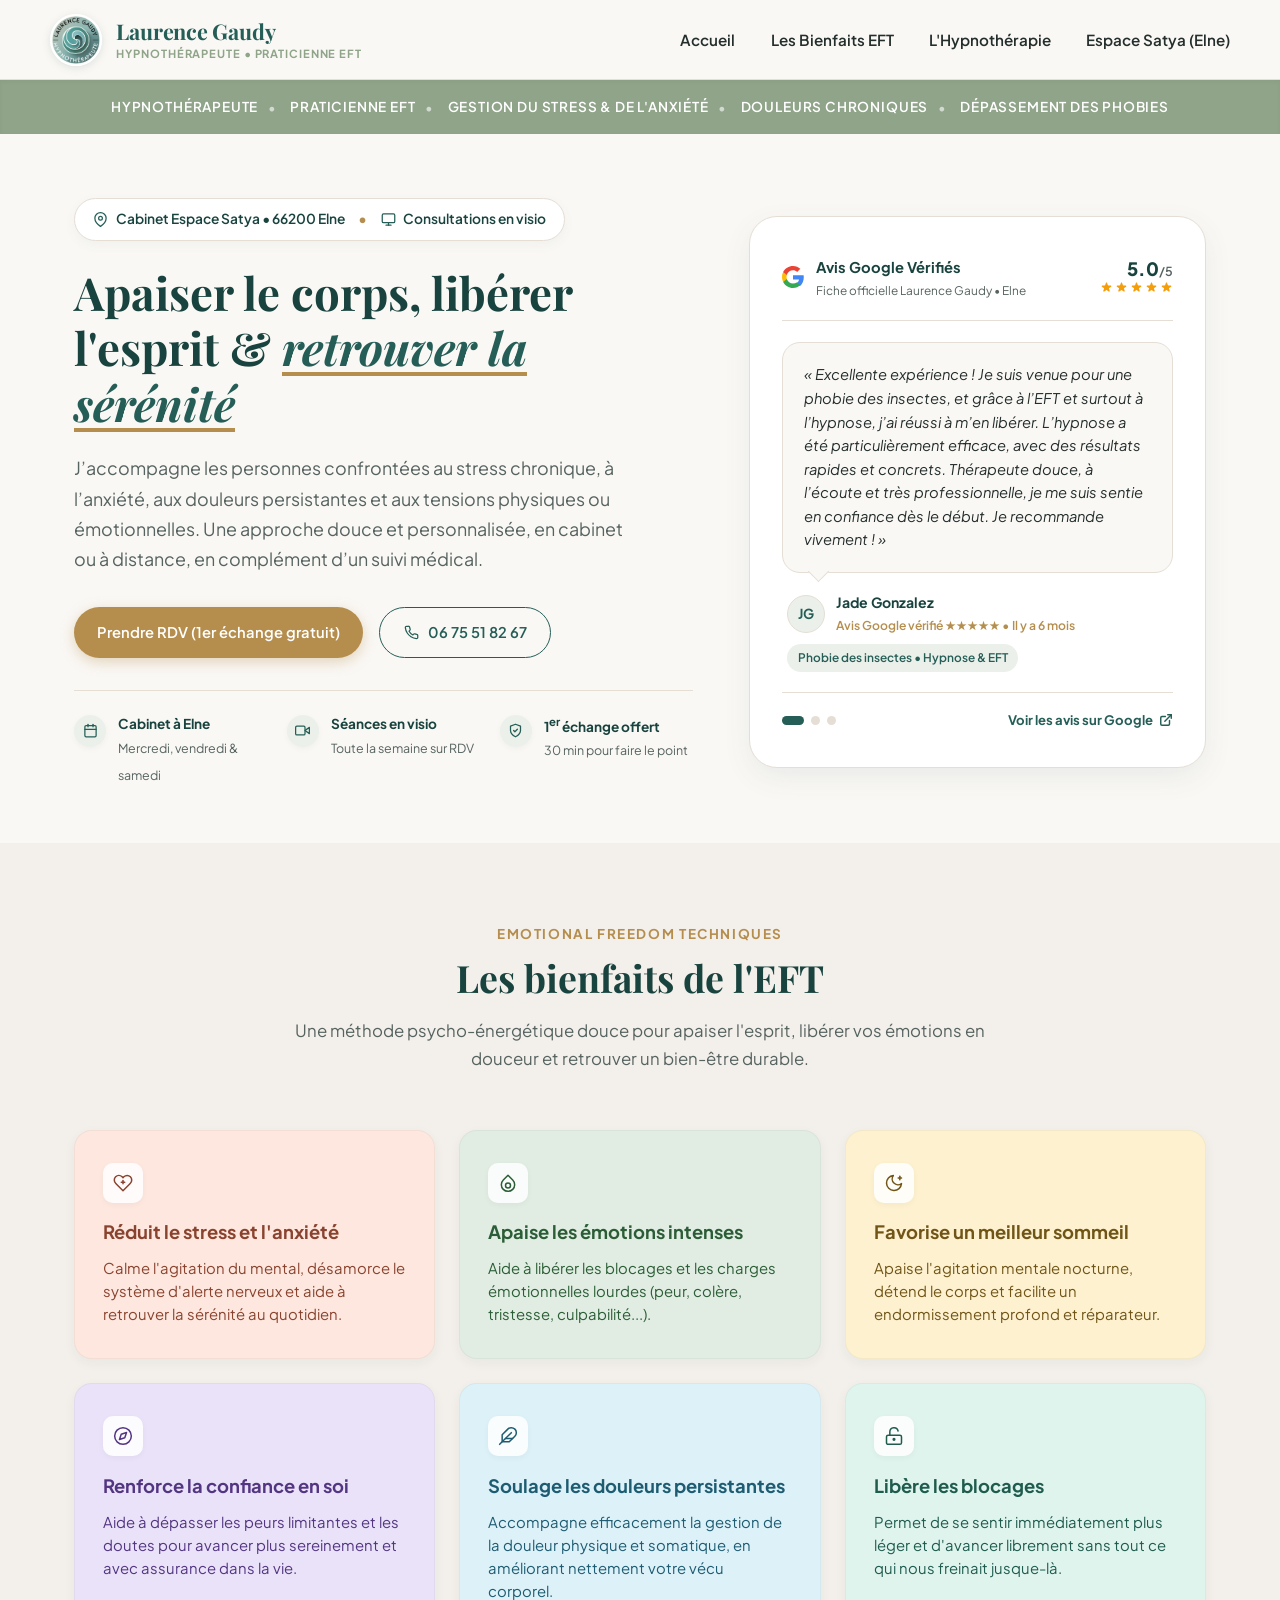
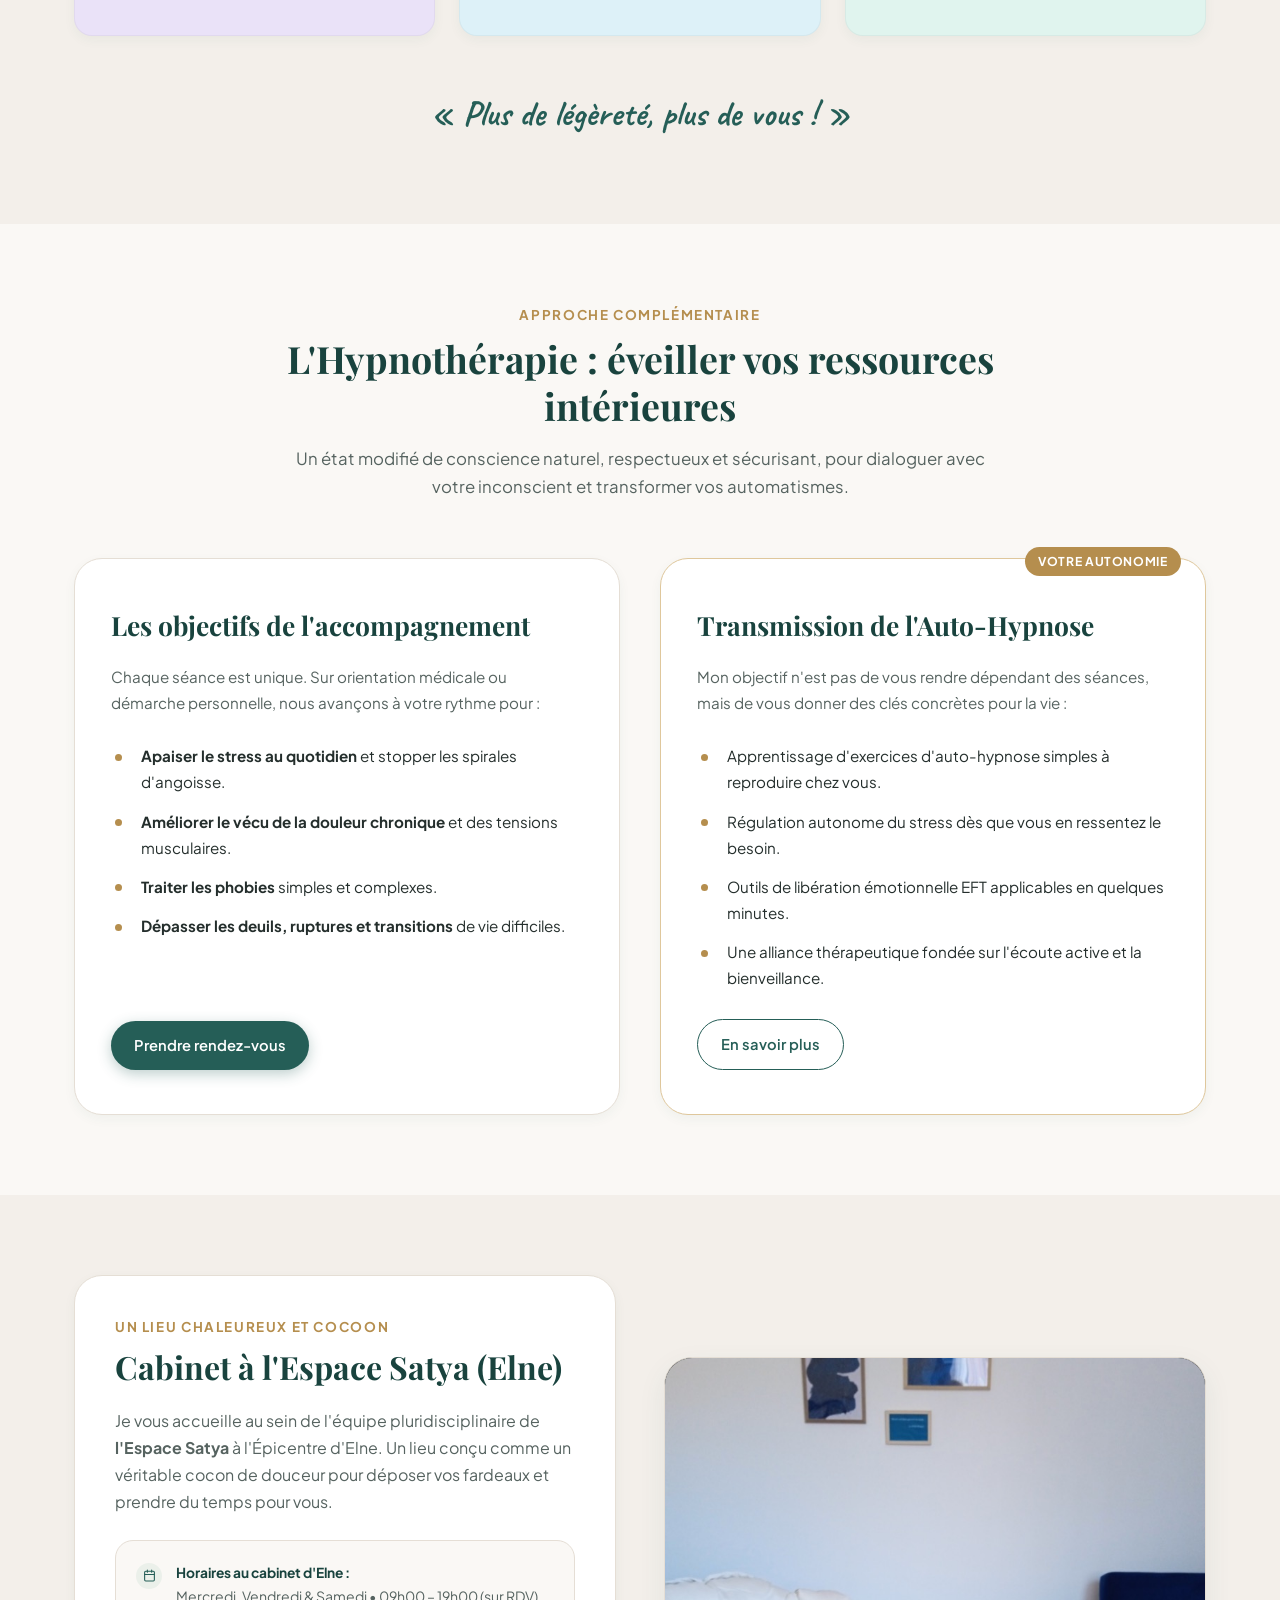
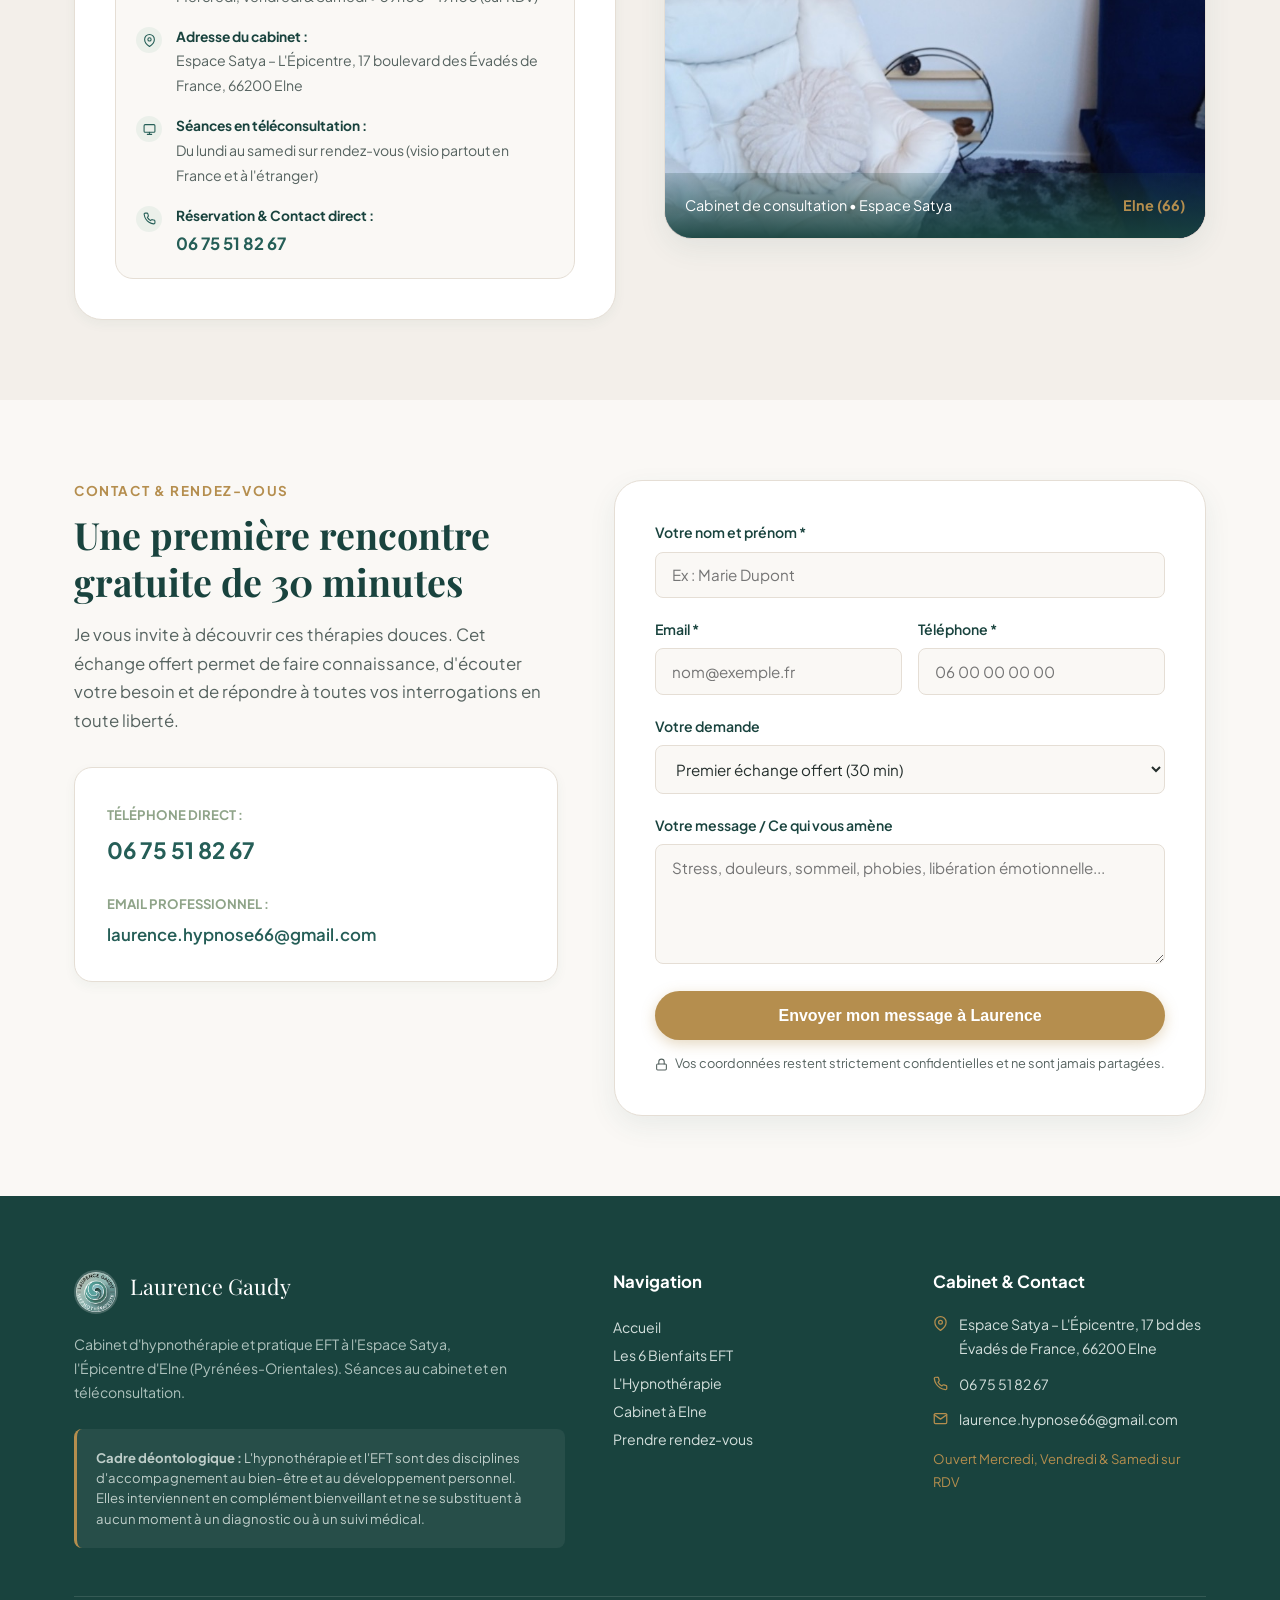
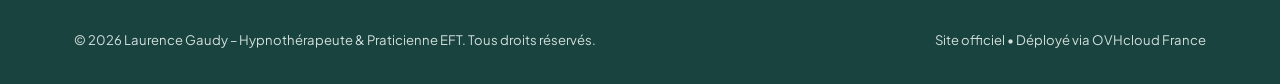
==== commit 286c10fa: "feat: mise a jour avis google verifiés, photo du cabinet et téléconsultation etranger" ====
--- a/index.html
+++ b/index.html
@@ -188,60 +188,62 @@
         </div>
 
         <div class="review-slider" id="reviewSlider">
-          <!-- Témoignage 1 (Issu de la fiche Google / PagesJaunes) -->
+          <!-- Avis 1 : Jade Gonzalez (Avis Google officiel) -->
           <div class="review-slide active" data-index="0">
             <div class="review-bubble">
               <p class="review-quote-text">
-                « La praticienne a su identifier les mécanismes de ma peur et m'accompagner progressivement pour diminuer l'anxiété liée à cette phobie. Les exercices EFT étaient simples à reproduire chez moi et m'ont beaucoup aidée à mieux gérer mes réactions au quotidien. »
+                « Excellente expérience ! Je suis venue pour une phobie des insectes, et grâce à l’EFT et surtout à l’hypnose, j’ai réussi à m’en libérer. L’hypnose a été particulièrement efficace, avec des résultats rapides et concrets. Thérapeute douce, à l’écoute et très professionnelle, je me suis sentie en confiance dès le début. Je recommande vivement ! »
               </p>
             </div>
             <div class="review-author-row">
               <div class="review-author-info">
-                <div class="review-author-avatar">SM</div>
+                <div class="review-author-avatar">JG</div>
                 <div>
-                  <div class="review-author-name">Sophie M.</div>
-                  <span class="review-author-badge">Patiente suivie en cabinet</span>
+                  <div class="review-author-name">Jade Gonzalez</div>
+                  <span class="review-author-badge">Avis Google vérifié ★★★★★ • Il y a 6 mois</span>
                 </div>
               </div>
-              <span class="review-topic-tag">Gestion de phobie & EFT</span>
-            </div>
-          </div>
-
-          <!-- Témoignage 2 (Issu de la fiche Google / PagesJaunes) -->
+              <span class="review-topic-tag">Phobie des insectes • Hypnose & EFT</span>
+            </div>
+          </div>
+
+          <!-- Avis 2 : CrJ RmR (Local Guide Google) -->
           <div class="review-slide" data-index="1">
             <div class="review-bubble">
               <p class="review-quote-text">
-                « Un accompagnement d'une grande bienveillance et sans aucun jugement. Laurence a su me mettre immédiatement en confiance pour surmonter une phobie de l'eau très ancienne. Dès la première séance, j'ai ressenti un vrai apaisement et une sérénité retrouvée. »
+                « Très bonne expérience ! J’ai consulté pour du stress et de l’anxiété, et les séances en EFT m’ont vraiment aidé. Thérapeute à l’écoute, douce et professionnelle, on se sent rapidement en confiance. J’ai constaté une réelle amélioration dès les premières séances. Je recommande sans hésiter ! »
               </p>
             </div>
             <div class="review-author-row">
               <div class="review-author-info">
-                <div class="review-author-avatar">MD</div>
+                <div class="review-author-avatar">CR</div>
                 <div>
-                  <div class="review-author-name">Marc D.</div>
-                  <span class="review-author-badge">Séances au cabinet d'Elne</span>
+                  <div class="review-author-name">CrJ RmR</div>
+                  <span class="review-author-badge">Local Guide (Niveau 5) • Il y a 6 mois</span>
                 </div>
               </div>
-              <span class="review-topic-tag">Phobie de l'eau & Hypnose</span>
-            </div>
-          </div>
-
-          <!-- Témoignage 3 (Issu de la fiche Google / PagesJaunes) -->
+              <span class="review-topic-tag">Stress & Anxiété • Séances EFT</span>
+            </div>
+          </div>
+
+          <!-- Avis 3 : Frederique (Avis Google officiel) -->
           <div class="review-slide" data-index="2">
             <div class="review-bubble">
-              <p class="review-quote-text">
-                « Très professionnelle et d'une écoute remarquable. L'alliance de l'hypnose et de l'EFT m'a permis de désamorcer un stress profond et de retrouver un sommeil paisible. Les outils concrets transmis sont devenus de vrais réflexes au quotidien. »
-              </p>
+              <div class="review-quote-text">
+                <p>« J’ai consulté cette hypnothérapeute dans le cadre d’une phobie très handicapante des rats, avec une approche combinant hypnose et méthode EFT. Dès les premières séances, je me suis sentie écoutée, en confiance et jamais jugée.</p>
+                <p>La praticienne a su identifier les mécanismes de ma peur et m’accompagner progressivement pour diminuer l’anxiété liée à cette phobie. Les exercices EFT étaient simples à reproduire chez moi et m’ont beaucoup aidée à mieux gérer mes réactions au quotidien.</p>
+                <p>Après plusieurs séances, j’ai constaté une réelle évolution : moins de stress, moins de réactions de panique et surtout le sentiment de reprendre le contrôle. Le travail s’est fait en douceur, avec bienveillance et professionnalisme. Je recommande vivement cette approche ! »</p>
+              </div>
             </div>
             <div class="review-author-row">
               <div class="review-author-info">
-                <div class="review-author-avatar">CB</div>
+                <div class="review-author-avatar">F</div>
                 <div>
-                  <div class="review-author-name">Céline B.</div>
-                  <span class="review-author-badge">Cabinet & Téléconsultation</span>
+                  <div class="review-author-name">Frederique</div>
+                  <span class="review-author-badge">Avis Google vérifié ★★★★★ • Il y a 6 mois</span>
                 </div>
               </div>
-              <span class="review-topic-tag">Stress chronique & Sommeil</span>
+              <span class="review-topic-tag">Phobie & Gestion de l'anxiété</span>
             </div>
           </div>
         </div>
@@ -449,7 +451,7 @@
             </div>
             <div>
               <strong>Séances en téléconsultation :</strong>
-              <span>Du lundi au samedi sur rendez-vous (visio partout en France)</span>
+              <span>Du lundi au samedi sur rendez-vous (visio partout en France et à l'étranger)</span>
             </div>
           </div>
 
@@ -466,9 +468,9 @@
       </div>
 
       <div class="cabinet-plaque-card">
-        <img src="images/plaque-cabinet.png" alt="Plaque officielle du cabinet Laurence Gaudy à l'Espace Satya d'Elne" class="cabinet-plaque-img">
+        <img src="images/cabinet-espace-satya.jpg" alt="Cabinet chaleureux de consultation de Laurence Gaudy à l'Espace Satya d'Elne" class="cabinet-plaque-img" loading="lazy">
         <div class="cabinet-plaque-caption">
-          <span>Cabinet officiel à l'Espace Satya</span>
+          <span>Cabinet de consultation • Espace Satya</span>
           <span style="color: var(--brand-gold); font-weight: 700;">Elne (66)</span>
         </div>
       </div>
--- a/css/style.css
+++ b/css/style.css
@@ -533,7 +533,7 @@
 
 .review-slider {
   position: relative;
-  min-height: 180px;
+  min-height: 240px;
 }
 
 .review-slide {
@@ -574,6 +574,14 @@
   color: var(--text-main);
   line-height: 1.6;
   font-style: italic;
+}
+
+.review-quote-text p {
+  margin: 0 0 0.55rem 0;
+}
+
+.review-quote-text p:last-child {
+  margin-bottom: 0;
 }
 
 .review-author-row {
@@ -939,9 +947,15 @@
 
 .cabinet-plaque-img {
   width: 100%;
-  height: 380px;
+  height: 480px;
   object-fit: cover;
+  object-position: center 35%;
   display: block;
+  transition: transform 0.3s ease;
+}
+
+.cabinet-plaque-card:hover .cabinet-plaque-img {
+  transform: scale(1.02);
 }
 
 .cabinet-plaque-caption {
@@ -1166,6 +1180,10 @@
     gap: 2.5rem;
   }
 
+  .cabinet-plaque-img {
+    height: 380px;
+  }
+
   .hero-reassurance-grid {
     grid-template-columns: 1fr;
     gap: 1rem;
